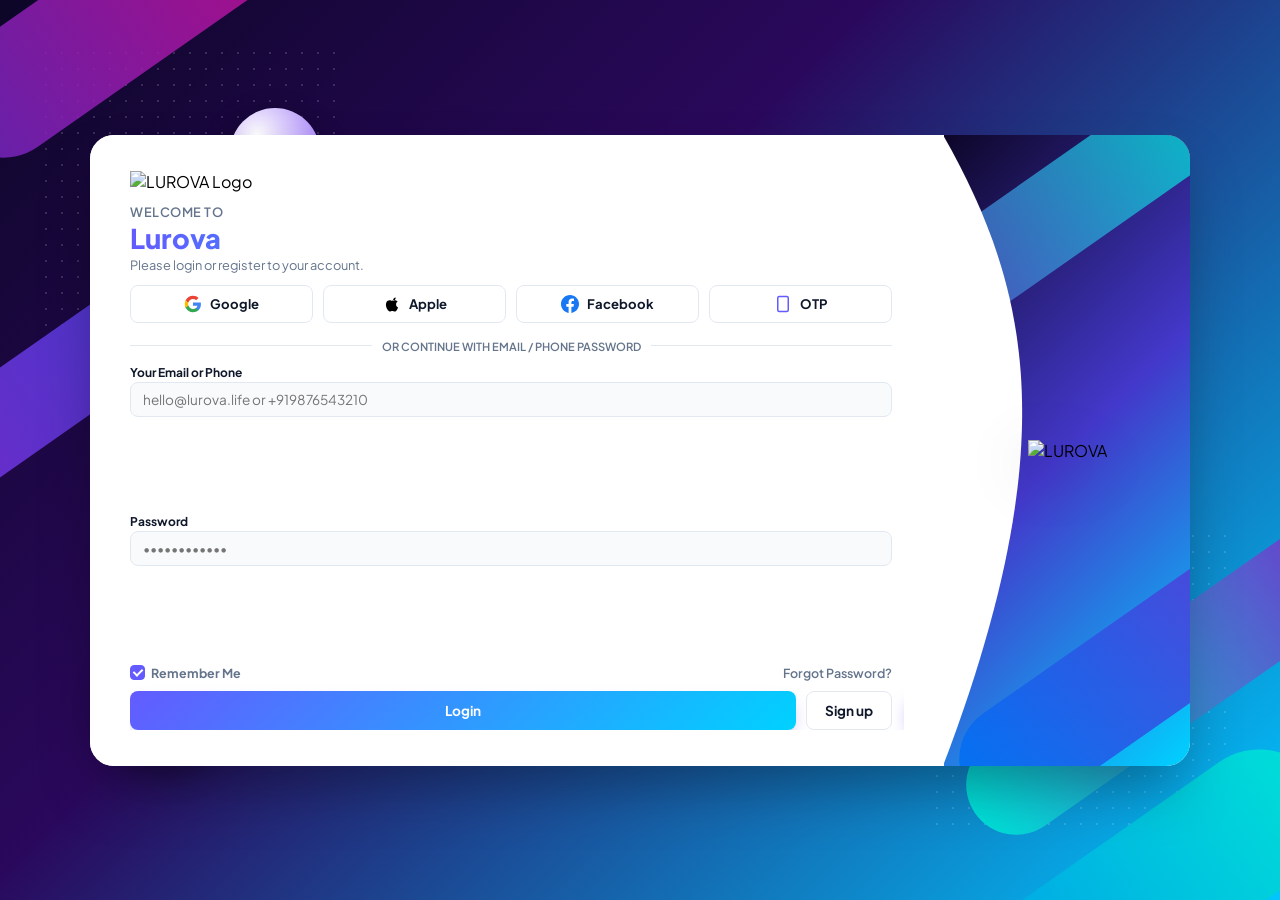
==== index.html @ 0700f588 "Update index.html" ====
<!DOCTYPE html>
<html lang="en">
<head>
  <meta charset="UTF-8" />
  <meta name="viewport" content="width=device-width, initial-scale=1.0, maximum-scale=1.0, user-scalable=no" />
  <title>LUROVA Account | Single Sign-On Dashboard</title>
  <link rel="stylesheet" href="style.css" />
  <link rel="preconnect" href="https://fonts.googleapis.com">
  <link rel="preconnect" href="https://fonts.gstatic.com" crossorigin>
  <link href="https://fonts.googleapis.com/css2?family=Plus+Jakarta+Sans:wght@300;400;500;600;700;800&display=swap" rel="stylesheet">
</head>
<body>

  <div id="recaptcha-container"></div>

  <div class="bg-art-container" id="bgArt">
    <div class="bg-gradient-overlay"></div>
    <div class="dot-pattern grid-1"></div>
    <div class="dot-pattern grid-2"></div>
    
    <div class="pill-shape pill-1"></div>
    <div class="pill-shape pill-2"></div>
    <div class="pill-shape pill-3"></div>
    <div class="pill-shape pill-4"></div>
    <div class="pill-shape pill-5"></div>

    <div class="sphere sphere-1"></div>
    <div class="sphere sphere-2"></div>
    <div class="sphere sphere-3"></div>
  </div>

  <main class="app-canvas" id="appCanvas">

    <div class="auth-card" id="authCard">
      <div class="form-container">
        <header class="brand-header">
          <img src="https://plain-apac-prod-public.komododecks.com/202607/23/yYdBFLQn5cU9AT4rDJ7v/image.png" alt="LUROVA Logo" class="brand-logo" />
          <div class="brand-intro">
            <span>Welcome to</span>
            <h1 class="color-change-text">Lurova</h1>
            <p>Please login or register to your account.</p>
          </div>
        </header>

        <div class="form-viewport">
          <div class="form-track" id="formTrack">

            <form class="auth-form tight-gap" id="loginForm" novalidate>
              
              <div class="social-login-grid">
                <button type="button" class="social-btn google-btn" id="googleLoginBtn" title="Google Sign-In">
                  <svg class="social-icon" viewBox="0 0 24 24">
                    <path fill="#4285F4" d="M22.56 12.25c0-.78-.07-1.53-.2-2.25H12v4.26h5.92c-.26 1.37-1.04 2.53-2.21 3.31v2.77h3.57c2.08-1.92 3.28-4.74 3.28-8.09z"/>
                    <path fill="#34A853" d="M12 23c2.97 0 5.46-.98 7.28-2.66l-3.57-2.77c-.98.66-2.23 1.06-3.71 1.06-2.86 0-5.29-1.93-6.16-4.53H2.18v2.84C3.99 20.53 7.7 23 12 23z"/>
                    <path fill="#FBBC05" d="M5.84 14.09c-.22-.66-.35-1.36-.35-2.09s.13-1.43.35-2.09V7.06H2.18C1.43 8.55 1 10.22 1 12s.43 3.45 1.18 4.94l2.85-2.22.81-.63z"/>
                    <path fill="#EA4335" d="M12 5.38c1.62 0 3.06.56 4.21 1.64l3.15-3.15C17.45 2.09 14.97 1 12 1 7.7 1 3.99 3.47 2.18 7.06l3.66 2.84c.87-2.6 3.3-4.52 6.16-4.52z"/>
                  </svg>
                  <span>Google</span>
                </button>

                <button type="button" class="social-btn apple-btn" id="appleLoginBtn" title="Apple Sign-In">
                  <svg class="social-icon" viewBox="0 0 24 24" fill="#000000">
                    <path d="M18.71 19.5c-.83 1.24-1.71 2.45-3.05 2.47-1.34.03-1.77-.79-3.29-.79-1.53 0-2 .77-3.27.82-1.31.05-2.3-1.32-3.14-2.53C4.25 17 2.94 12.45 4.7 9.39c.87-1.52 2.43-2.48 4.12-2.51 1.28-.02 2.5.87 3.29.87.78 0 2.26-1.07 3.81-.91.65.03 2.47.26 3.64 1.98-.09.06-2.17 1.28-2.15 3.81.03 3.02 2.65 4.03 2.68 4.04-.03.07-.42 1.44-1.38 2.83M15.97 6.32c.63-.76 1.05-1.82.93-2.88-.91.04-2.02.61-2.67 1.36-.58.67-.99 1.76-.85 2.8 1.02.08 2.06-.52 2.59-1.28z"/>
                  </svg>
                  <span>Apple</span>
                </button>

                <button type="button" class="social-btn facebook-btn" id="facebookLoginBtn" title="Facebook Sign-In">
                  <svg class="social-icon" viewBox="0 0 24 24" fill="#1877F2">
                    <path d="M24 12.073c0-6.627-5.373-12-12-12s-12 5.373-12 12c0 5.99 4.388 10.954 10.125 11.854v-8.385H7.078v-3.47h3.047V9.43c0-3.007 1.792-4.669 4.533-4.669 1.312 0 2.686.235 2.686.235v2.953H15.83c-1.491 0-1.956.925-1.956 1.874v2.25h3.328l-.532 3.47h-2.796v8.385C19.612 23.027 24 18.062 24 12.073z"/>
                  </svg>
                  <span>Facebook</span>
                </button>

                <button type="button" class="social-btn phone-btn" id="phoneOtpTriggerBtn" title="Login with Phone SMS OTP">
                  <svg class="social-icon" viewBox="0 0 24 24" fill="none" stroke="#635bff" stroke-width="2">
                    <rect x="5" y="2" width="14" height="20" rx="2" ry="2"></rect>
                    <line x1="12" y1="18" x2="12.01" y2="18"></line>
                  </svg>
                  <span>OTP</span>
                </button>
              </div>

              <div class="divider-text">
                <span>or continue with email / phone password</span>
              </div>

              <div class="input-group">
                <label for="loginIdentifier">Your Email or Phone</label>
                <input type="text" id="loginIdentifier" placeholder="hello@lurova.life or +919876543210" required autocomplete="username" />
              </div>

              <div class="input-group">
                <label for="loginPassword">Password</label>
                <input type="password" id="loginPassword" placeholder="••••••••••••" required autocomplete="current-password" />
              </div>

              <div class="form-utility-row">
                <label class="checkbox-container">
                  <input type="checkbox" checked />
                  <span class="checkmark"></span>
                  Remember Me
                </label>
                <a href="#" class="forgot-link" id="forgotPasswordLink">Forgot Password?</a>
              </div>

              <div class="action-buttons-row">
                <button type="submit" class="btn btn-primary pulse-btn" id="loginSubmitBtn">
                  <span>Login</span>
                  <div class="btn-glow"></div>
                </button>
                <button type="button" class="btn btn-outline" id="switchToSignupBtn">Sign up</button>
              </div>
            </form>

            <form class="auth-form" id="signupForm" novalidate>
              <div class="social-login-grid">
                <button type="button" class="social-btn google-btn" id="googleSignupBtn">
                  <svg class="social-icon" viewBox="0 0 24 24">
                    <path fill="#4285F4" d="M22.56 12.25c0-.78-.07-1.53-.2-2.25H12v4.26h5.92c-.26 1.37-1.04 2.53-2.21 3.31v2.77h3.57c2.08-1.92 3.28-4.74 3.28-8.09z"/>
                    <path fill="#34A853" d="M12 23c2.97 0 5.46-.98 7.28-2.66l-3.57-2.77c-.98.66-2.23 1.06-3.71 1.06-2.86 0-5.29-1.93-6.16-4.53H2.18v2.84C3.99 20.53 7.7 23 12 23z"/>
                    <path fill="#FBBC05" d="M5.84 14.09c-.22-.66-.35-1.36-.35-2.09s.13-1.43.35-2.09V7.06H2.18C1.43 8.55 1 10.22 1 12s.43 3.45 1.18 4.94l2.85-2.22.81-.63z"/>
                    <path fill="#EA4335" d="M12 5.38c1.62 0 3.06.56 4.21 1.64l3.15-3.15C17.45 2.09 14.97 1 12 1 7.7 1 3.99 3.47 2.18 7.06l3.66 2.84c.87-2.6 3.3-4.52 6.16-4.52z"/>
                  </svg>
                  <span>Google</span>
                </button>

                <button type="button" class="social-btn apple-btn" id="appleSignupBtn">
                  <svg class="social-icon" viewBox="0 0 24 24" fill="#000000">
                    <path d="M18.71 19.5c-.83 1.24-1.71 2.45-3.05 2.47-1.34.03-1.77-.79-3.29-.79-1.53 0-2 .77-3.27.82-1.31.05-2.3-1.32-3.14-2.53C4.25 17 2.94 12.45 4.7 9.39c.87-1.52 2.43-2.48 4.12-2.51 1.28-.02 2.5.87 3.29.87.78 0 2.26-1.07 3.81-.91.65.03 2.47.26 3.64 1.98-.09.06-2.17 1.28-2.15 3.81.03 3.02 2.65 4.03 2.68 4.04-.03.07-.42 1.44-1.38 2.83M15.97 6.32c.63-.76 1.05-1.82.93-2.88-.91.04-2.02.61-2.67 1.36-.58.67-.99 1.76-.85 2.8 1.02.08 2.06-.52 2.59-1.28z"/>
                  </svg>
                  <span>Apple</span>
                </button>

                <button type="button" class="social-btn facebook-btn" id="facebookSignupBtn">
                  <svg class="social-icon" viewBox="0 0 24 24" fill="#1877F2">
                    <path d="M24 12.073c0-6.627-5.373-12-12-12s-12 5.373-12 12c0 5.99 4.388 10.954 10.125 11.854v-8.385H7.078v-3.47h3.047V9.43c0-3.007 1.792-4.669 4.533-4.669 1.312 0 2.686.235 2.686.235v2.953H15.83c-1.491 0-1.956.925-1.956 1.874v2.25h3.328l-.532 3.47h-2.796v8.385C19.612 23.027 24 18.062 24 12.073z"/>
                  </svg>
                  <span>Facebook</span>
                </button>
              </div>

              <div class="divider-text">
                <span>or register with email</span>
              </div>

              <div class="input-row">
                <div class="input-group">
                  <label for="firstName">First Name</label>
                  <input type="text" id="firstName" placeholder="John" required autocomplete="given-name" />
                </div>
                <div class="input-group">
                  <label for="lastName">Last Name</label>
                  <input type="text" id="lastName" placeholder="Doe" required autocomplete="family-name" />
                </div>
              </div>

              <div class="input-group">
                <label for="signupEmail">Email ID</label>
                <input type="email" id="signupEmail" placeholder="john@lurova.life" required autocomplete="email" />
              </div>

              <div class="input-group">
                <label for="signupPhone">Phone Number (with Country Code)</label>
                <input type="tel" id="signupPhone" placeholder="+91 9876543210" required autocomplete="tel" />
              </div>

              <div class="input-group">
                <label for="signupPassword">Password</label>
                <input type="password" id="signupPassword" placeholder="••••••••••••" required autocomplete="new-password" />
              </div>

              <div class="input-group">
                <label for="confirmPassword">Confirm Password</label>
                <input type="password" id="confirmPassword" placeholder="••••••••••••" required autocomplete="new-password" />
                <small class="error-text" id="passwordMatchError">Passwords do not match</small>
              </div>

              <div class="action-buttons-row">
                <button type="submit" class="btn btn-primary pulse-btn" id="signupSubmitBtn">
                  <span>Register</span>
                  <div class="btn-glow"></div>
                </button>
                <button type="button" class="btn btn-outline" id="switchToLoginBtn">Back to Login</button>
              </div>
            </form>

          </div>
        </div>
      </div>

      <div class="banner-container">
        <svg class="wave-divider" viewBox="0 0 120 800" preserveAspectRatio="none">
          <path d="M 0,0 C 90,200 120,400 0,800 L 0,0 Z" fill="#ffffff"></path>
        </svg>

        <div class="banner-art-content">
          <div class="banner-pill pill-inner-1"></div>
          <div class="banner-pill pill-inner-2"></div>
          <div class="banner-pill pill-inner-3"></div>
          <div class="banner-sphere sphere-inner-1"></div>
          <div class="banner-sphere sphere-inner-2"></div>
          
          <div class="banner-brand-display">
            <img src="https://plain-apac-prod-public.komododecks.com/202607/23/yYdBFLQn5cU9AT4rDJ7v/image.png" alt="LUROVA" class="banner-logo" />
          </div>
        </div>
      </div>
    </div>

    <div class="dashboard-container hidden" id="profileCard">
      
      <aside class="dashboard-sidebar">
        <div class="sidebar-brand">
          <img src="https://plain-apac-prod-public.komododecks.com/202607/23/yYdBFLQn5cU9AT4rDJ7v/image.png" alt="LUROVA Logo" class="sidebar-logo" />
          <span class="account-tag">Central ID</span>
        </div>

        <button type="button" class="btn-back" id="profileBackBtn" aria-label="Go Back">
          <svg viewBox="0 0 24 24" width="16" height="16" fill="none" stroke="currentColor" stroke-width="2.5" stroke-linecap="round" stroke-linejoin="round">
            <line x1="19" y1="12" x2="5" y2="12"></line>
            <polyline points="12 19 5 12 12 5"></polyline>
          </svg>
          <span>Back</span>
        </button>

        <div class="sidebar-user">
          <div class="avatar-circle" id="userAvatar">L</div>
          <div class="sidebar-user-info">
            <h3 id="profileFullName">User Name</h3>
            <p id="profileEmail">user@lurova.life</p>
          </div>
        </div>

        <nav class="sidebar-menu">
          <button type="button" class="menu-item active" data-tab="tab-profile">
            <svg class="menu-icon" viewBox="0 0 24 24" fill="none" stroke="currentColor" stroke-width="2">
              <path d="M20 21v-2a4 4 0 0 0-4-4H8a4 4 0 0 0-4 4v2"></path>
              <circle cx="12" cy="7" r="4"></circle>
            </svg>
            <span>Profile</span>
          </button>

          <button type="button" class="menu-item" data-tab="tab-devices">
            <svg class="menu-icon" viewBox="0 0 24 24" fill="none" stroke="currentColor" stroke-width="2">
              <rect x="2" y="3" width="20" height="14" rx="2" ry="2"></rect>
              <line x1="8" y1="21" x2="16" y2="21"></line>
              <line x1="12" y1="17" x2="12" y2="21"></line>
            </svg>
            <span>Login Devices</span>
          </button>

          <button type="button" class="menu-item" data-tab="tab-apps">
            <svg class="menu-icon" viewBox="0 0 24 24" fill="none" stroke="currentColor" stroke-width="2">
              <rect x="3" y="3" width="7" height="7"></rect>
              <rect x="14" y="3" width="7" height="7"></rect>
              <rect x="14" y="14" width="7" height="7"></rect>
              <rect x="3" y="14" width="7" height="7"></rect>
            </svg>
            <span>Linked Apps</span>
          </button>

          <button type="button" class="menu-item" data-tab="tab-payment">
            <svg class="menu-icon" viewBox="0 0 24 24" fill="none" stroke="currentColor" stroke-width="2">
              <rect x="1" y="4" width="22" height="16" rx="2" ry="2"></rect>
              <line x1="1" y1="10" x2="23" y2="10"></line>
            </svg>
            <span>Payment & Subscriptions</span>
          </button>

          <button type="button" class="menu-item" data-tab="tab-password">
            <svg class="menu-icon" viewBox="0 0 24 24" fill="none" stroke="currentColor" stroke-width="2">
              <rect x="3" y="11" width="18" height="11" rx="2" ry="2"></rect>
              <path d="M7 11V7a5 5 0 0 1 10 0v4"></path>
            </svg>
            <span>Reset Password</span>
          </button>

          <button type="button" class="menu-item desktop-only-item" data-tab="tab-privacy">
            <svg class="menu-icon" viewBox="0 0 24 24" fill="none" stroke="currentColor" stroke-width="2">
              <path d="M12 22s8-4 8-10V5l-8-3-8 3v7c0 6 8 10 8 10z"></path>
            </svg>
            <span>Data & Privacy</span>
            <span class="badge-desktop">Desktop</span>
          </button>
        </nav>

        <div class="sidebar-footer">
          <button type="button" class="btn btn-outline btn-logout" id="logoutBtn">Log Out</button>
        </div>
      </aside>

      <section class="dashboard-content">

        <div class="tab-panel active" id="tab-profile">
          <div class="panel-header">
            <div>
              <h2>Personal Information</h2>
              <p>Manage your account personal details and preferences.</p>
            </div>
            <button type="button" class="btn-text" id="editToggleBtn">Edit Details</button>
          </div>

          <form id="profileDetailsForm" class="profile-details-grid">
            <div class="detail-item">
              <span class="detail-label">First Name</span>
              <input type="text" id="profileFirstName" disabled required />
            </div>
            
            <div class="detail-item">
              <span class="detail-label">Last Name</span>
              <input type="text" id="profileLastName" disabled required />
            </div>

            <div class="detail-item full-width">
              <span class="detail-label">Phone Number</span>
              <input type="tel" id="profilePhone" disabled required />
            </div>

            <div class="detail-item full-width">
              <span class="detail-label">Address <small class="optional-tag">(Optional)</small></span>
              <input type="text" id="profileAddress" placeholder="Enter your full address" disabled />
            </div>

            <div class="detail-item">
              <span class="detail-label">Date of Birth <small class="optional-tag">(Optional)</small></span>
              <input type="date" id="profileDob" disabled />
            </div>

            <div class="detail-item">
              <span class="detail-label">Gender <small class="optional-tag">(Optional)</small></span>
              <select id="profileGender" disabled>
                <option value="">Select Gender</option>
                <option value="Male">Male</option>
                <option value="Female">Female</option>
                <option value="Other">Other</option>
                <option value="Prefer not to say">Prefer not to say</option>
              </select>
            </div>

            <div class="action-buttons-group hidden" id="editActions">
              <button type="button" class="btn btn-outline" id="cancelEditBtn">Cancel</button>
              <button type="submit" class="btn btn-primary" id="saveProfileBtn">Save Changes</button>
            </div>
          </form>
        </div>

        <div class="tab-panel" id="tab-devices">
          <div class="panel-header">
            <div>
              <h2>Active Login Devices</h2>
              <p>Real-time active sessions and logged-in devices associated with your LUROVA Account.</p>
            </div>
          </div>

          <div class="devices-list" id="devicesListContainer">
            </div>
        </div>

        <div class="tab-panel" id="tab-apps">
          <div class="panel-header">
            <div>
              <h2>Linked LUROVA Websites & Apps</h2>
              <p>Sub-domains connected and accessible using your single LUROVA Account.</p>
            </div>
          </div>

          <div class="linked-apps-grid">
            <div class="app-card">
              <div class="app-info">
                <div class="app-icon-badge">OTT</div>
                <div>
                  <h4>LUROVA OTT Stream</h4>
                  <p>ott.lurova.life</p>
                </div>
              </div>
              <span class="status-connected">Active</span>
              <a href="https://ott.lurova.life/" target="_blank" class="btn btn-outline btn-sm">Launch App</a>
            </div>

            <div class="app-card">
              <div class="app-info">
                <div class="app-icon-badge ads">ADS</div>
                <div>
                  <h4>LUROVA Ads Platform</h4>
                  <p>ads.lurova.life</p>
                </div>
              </div>
              <span class="status-connected">Active</span>
              <a href="https://ads.lurova.life/" target="_blank" class="btn btn-outline btn-sm">Launch App</a>
            </div>

            <div class="app-card">
              <div class="app-info">
                <div class="app-icon-badge games">GAME</div>
                <div>
                  <h4>LUROVA Gaming Hub</h4>
                  <p>games.lurova.life</p>
                </div>
              </div>
              <span class="status-connected">Active</span>
              <a href="https://games.lurova.life/" target="_blank" class="btn btn-outline btn-sm">Launch App</a>
            </div>
          </div>
        </div>

        <div class="tab-panel" id="tab-payment">
          <div class="panel-header">
            <div>
              <h2>Payments & Saved Methods</h2>
              <p>Manage cards, UPI IDs, subscriptions, and wallet status.</p>
            </div>
          </div>

          <div class="wallet-banner">
            <div class="wallet-icon">
              <svg viewBox="0 0 24 24" width="24" height="24" fill="none" stroke="currentColor" stroke-width="2">
                <rect x="2" y="4" width="20" height="16" rx="2"></rect>
                <path d="M16 12h.01"></path>
              </svg>
            </div>
            <div>
              <h4>LUROVA Wallet</h4>
              <p>Currently not working in India <strong>(Active Soon)</strong>. Stay tuned for instant cashback rewards!</p>
            </div>
          </div>

          <div class="payment-section">
            <div class="section-title-row">
              <h3>Saved Payment Methods</h3>
              <div class="add-payment-actions">
                <button type="button" class="btn btn-outline btn-sm" id="openCardModalBtn">+ Add Card</button>
                <button type="button" class="btn btn-outline btn-sm" id="openUpiModalBtn">+ Add UPI ID</button>
              </div>
            </div>

            <div class="payment-methods-grid" id="savedPaymentMethodsGrid">
              </div>
          </div>

          <div class="payment-section">
            <h3>Recent Transaction History</h3>
            <div class="history-table-wrapper" id="transactionHistoryContainer">
              </div>
          </div>
        </div>

        <div class="tab-panel" id="tab-password">
          <div class="panel-header">
            <div>
              <h2>Security & Password</h2>
              <p>Update your password or dispatch a security reset link to your email.</p>
            </div>
          </div>

          <div class="password-reset-box">
            <p>Click below to receive a secure password reset link at your registered email address (<strong id="resetEmailDisplay">user@lurova.life</strong>).</p>
            <button type="button" class="btn btn-primary" id="directResetEmailBtn">
              <span>Send Password Reset Email</span>
            </button>
          </div>
        </div>

        <div class="tab-panel" id="tab-privacy">
          <div class="panel-header">
            <div>
              <h2>Data & Privacy Controls</h2>
              <p>Manage your account data rights and privacy settings.</p>
            </div>
          </div>

          <div class="desktop-privacy-container">
            <div class="privacy-card">
              <h4>Download Account Data Archive</h4>
              <p>Request a complete export copy of all your profile information, saved credentials, and activity logs across LUROVA websites.</p>
              <button type="button" class="btn btn-outline" id="downloadDataBtn">Request Data Export</button>
            </div>

            <div class="privacy-card danger-zone">
              <h4>Danger Zone</h4>
              <p>Permanently delete your central LUROVA ID, revoking active credentials across all linked sub-domains.</p>
              <button type="button" class="btn-danger-text" id="deleteAccountBtn">Delete LUROVA Account</button>
            </div>
          </div>
        </div>

      </section>
    </div>

  </main>

  <div class="modal-overlay hidden" id="forgotModal">
    <div class="modal-card">
      <button type="button" class="close-modal-btn" id="closeForgotModal" aria-label="Close modal">&times;</button>
      <div class="form-header">
        <h2 style="font-size: 1.25rem; font-weight: 800; color: var(--text-dark); margin-bottom: 6px;">Reset Password</h2>
        <p style="font-size: 0.82rem; color: var(--text-muted); margin-bottom: 16px;">
          Enter your registered LUROVA email address and we'll send you a password reset link.
        </p>
      </div>

      <form id="forgotPasswordForm" novalidate style="display: flex; flex-direction: column; gap: 14px;">
        <div class="input-group">
          <label for="resetEmail">Email Address</label>
          <input type="email" id="resetEmail" placeholder="hello@lurova.life" required autocomplete="email" />
        </div>

        <button type="submit" class="btn btn-primary pulse-btn" id="resetSubmitBtn">
          <span>Send Reset Link</span>
          <div class="btn-glow"></div>
        </button>
      </form>
    </div>
  </div>

  <div class="modal-overlay hidden" id="cardModal">
    <div class="modal-card">
      <button type="button" class="close-modal-btn" id="closeCardModal">&times;</button>
      <div class="form-header">
        <h2 style="font-size: 1.2rem; font-weight: 800; color: var(--text-dark); margin-bottom: 4px;">Save Card Details</h2>
        <p style="font-size: 0.8rem; color: var(--text-muted); margin-bottom: 14px;">Cards are saved securely for quick checkout across LUROVA apps.</p>
      </div>

      <form id="addCardForm" novalidate style="display: flex; flex-direction: column; gap: 12px;">
        <div class="input-group">
          <label for="cardHolderName">Card Holder Name</label>
          <input type="text" id="cardHolderName" placeholder="John Doe" required />
        </div>

        <div class="input-group">
          <div class="card-label-row">
            <label for="cardNumber">Card Number</label>
            <span class="card-brand-badge" id="cardBrandBadge">Card</span>
          </div>
          <input type="text" id="cardNumber" placeholder="4000 1234 5678 9010" maxlength="19" required />
        </div>

        <div class="input-row">
          <div class="input-group">
            <label for="cardExpiry">Expiry (MM/YY)</label>
            <input type="text" id="cardExpiry" placeholder="12/28" maxlength="5" required />
          </div>
          <div class="input-group">
            <label for="cardCvv">CVV</label>
            <input type="password" id="cardCvv" placeholder="•••" maxlength="4" required />
          </div>
        </div>

        <button type="submit" class="btn btn-primary pulse-btn" style="margin-top: 6px;">
          <span>Save Card</span>
          <div class="btn-glow"></div>
        </button>
      </form>
    </div>
  </div>

  <div class="modal-overlay hidden" id="upiModal">
    <div class="modal-card">
      <button type="button" class="close-modal-btn" id="closeUpiModal">&times;</button>
      <div class="form-header">
        <h2 style="font-size: 1.2rem; font-weight: 800; color: var(--text-dark); margin-bottom: 4px;">Save UPI ID</h2>
        <p style="font-size: 0.8rem; color: var(--text-muted); margin-bottom: 14px;">Save your UPI VPA for seamless 1-click payment verification.</p>
      </div>

      <form id="addUpiForm" novalidate style="display: flex; flex-direction: column; gap: 12px;">
        <div class="input-group">
          <label for="upiAccountName">Account / Display Name</label>
          <input type="text" id="upiAccountName" placeholder="My GPay / PhonePe" required />
        </div>

        <div class="input-group">
          <label for="upiId">UPI ID (VPA)</label>
          <input type="text" id="upiId" placeholder="username@upi / username@okaxis" required />
        </div>

        <button type="submit" class="btn btn-primary pulse-btn" style="margin-top: 6px;">
          <span>Save UPI ID</span>
          <div class="btn-glow"></div>
        </button>
      </form>
    </div>
  </div>

  <div class="modal-overlay hidden" id="otpModal">
    <div class="modal-card">
      <button type="button" class="close-modal-btn" id="closeOtpModal">&times;</button>
      <div class="form-header">
        <h2 style="font-size: 1.2rem; font-weight: 800; color: var(--text-dark); margin-bottom: 4px;">Phone SMS Authentication</h2>
        <p style="font-size: 0.8rem; color: var(--text-muted); margin-bottom: 14px;" id="otpModalSubTitle">
          Enter your phone number with country code (e.g. +91 9876543210) to receive a verification OTP code.
        </p>
      </div>

      <form id="sendOtpForm" novalidate style="display: flex; flex-direction: column; gap: 12px;">
        <div class="input-group">
          <label for="otpPhoneNumber">Phone Number</label>
          <input type="tel" id="otpPhoneNumber" placeholder="+91 9876543210" required />
        </div>

        <button type="submit" class="btn btn-primary pulse-btn" id="sendOtpBtn">
          <span>Send Verification Code</span>
          <div class="btn-glow"></div>
        </button>
      </form>

      <form id="verifyOtpForm" class="hidden" novalidate style="display: flex; flex-direction: column; gap: 12px; margin-top: 10px;">
        <div class="input-group">
          <label for="otpCodeInput">6-Digit Verification Code</label>
          <input type="text" id="otpCodeInput" placeholder="123456" maxlength="6" required style="letter-spacing: 4px; font-weight: 800; text-align: center;" />
        </div>

        <button type="submit" class="btn btn-primary pulse-btn" id="verifyOtpBtn">
          <span>Verify & Login</span>
          <div class="btn-glow"></div>
        </button>
      </form>
    </div>
  </div>

  <script src="https://cdn.jsdelivr.net/npm/@emailjs/browser@3/dist/email.min.js"></script>

  <script src="https://www.gstatic.com/firebasejs/10.8.0/firebase-app-compat.js"></script>
  <script src="https://www.gstatic.com/firebasejs/10.8.0/firebase-auth-compat.js"></script>
  <script src="https://www.gstatic.com/firebasejs/10.8.0/firebase-firestore-compat.js"></script>

  <script src="script.js"></script>
</body>
</html>
---- style.css ----
/* ==========================================================================
   RESET & COLOR PALETTE
   ========================================================================== */
:root {
  --font-family: 'Plus Jakarta Sans', -apple-system, BlinkMacSystemFont, sans-serif;
  --primary-purple: #635bff;
  --primary-blue: #00d2ff;
  --gradient-accent: linear-gradient(135deg, #635bff 0%, #00d2ff 100%);
  --text-dark: #0f172a;
  --text-muted: #64748b;
  --border-color: #e2e8f0;
  --input-bg: #f8fafc;
  --radius-xl: 24px;
  --radius-lg: 16px;
  --radius-sm: 8px;
  --transition-smooth: cubic-bezier(0.16, 1, 0.3, 1);
}

* {
  box-sizing: border-box;
  margin: 0;
  padding: 0;
  font-family: var(--font-family);
  -webkit-font-smoothing: antialiased;
  -webkit-tap-highlight-color: transparent;
}

html, body {
  width: 100%;
  overflow-x: hidden;
}

body {
  background-color: #7b2cbf;
  min-height: 100vh;
  min-height: 100dvh;
  display: flex;
  align-items: center;
  justify-content: center;
  position: relative;
  padding: 20px;
  transition: background-color 0.4s ease;
}

body.profile-view-active {
  background-color: #f1f5f9;
}

/* ==========================================================================
   DESKTOP BACKGROUND ANIMATION ART
   ========================================================================== */
.bg-art-container {
  position: fixed;
  top: 0;
  left: 0;
  width: 100vw;
  height: 100vh;
  height: 100dvh;
  z-index: -1;
  overflow: hidden;
  background: linear-gradient(135deg, #0d0628 0%, #2a085c 40%, #00c6ff 100%);
  transition: opacity 0.5s ease;
  pointer-events: none;
}

.bg-art-container.fade-out { opacity: 0; }

.dot-pattern {
  position: absolute;
  width: 300px;
  height: 300px;
  background-image: radial-gradient(rgba(255, 255, 255, 0.25) 1.5px, transparent 1.5px);
  background-size: 16px 16px;
  opacity: 0.6;
}

.grid-1 { top: 5%; left: 3%; }
.grid-2 { bottom: 8%; right: 4%; }

.pill-shape {
  position: absolute;
  border-radius: 100px;
  transform: rotate(-35deg);
  animation: floatPill 12s ease-in-out infinite alternate;
}

.pill-1 { width: 600px; height: 120px; background: linear-gradient(90deg, #7928ca, #ff0080); top: -100px; left: -100px; opacity: 0.8; }
.pill-2 { width: 700px; height: 140px; background: linear-gradient(90deg, #0070f3, #00dfd8); bottom: -150px; right: -100px; animation-delay: -3s; }
.pill-3 { width: 450px; height: 90px; background: linear-gradient(90deg, #7928ca, #4338ca); top: 40%; left: -200px; animation-delay: -6s; }
.pill-4 { width: 500px; height: 100px; background: linear-gradient(90deg, #00dfd8, #7928ca); bottom: 20%; right: -150px; animation-delay: -9s; }

.sphere {
  position: absolute;
  border-radius: 50%;
  background: radial-gradient(circle at 30% 30%, #ffffff, #8b5cf6);
  box-shadow: 0 10px 30px rgba(0,0,0,0.3);
  animation: floatSphere 8s ease-in-out infinite alternate;
}

.sphere-1 { width: 90px; height: 90px; top: 12%; left: 18%; }
.sphere-2 { width: 130px; height: 130px; bottom: 15%; left: 8%; animation-delay: -2s; }
.sphere-3 { width: 70px; height: 70px; top: 60%; right: 12%; animation-delay: -5s; }

@keyframes floatPill {
  0% { transform: rotate(-35deg) translateY(0px); }
  100% { transform: rotate(-35deg) translateY(40px); }
}

@keyframes floatSphere {
  0% { transform: translateY(0px) scale(1); }
  100% { transform: translateY(-30px) scale(1.08); }
}

/* ==========================================================================
   MAIN CANVAS & AUTH CARD
   ========================================================================== */
.app-canvas {
  width: 100%;
  max-width: 1100px;
  position: relative;
  z-index: 10;
  margin: auto;
}

.auth-card {
  background: #ffffff;
  border-radius: var(--radius-xl);
  box-shadow: 0 30px 60px -12px rgba(0, 0, 0, 0.35);
  display: flex;
  overflow: hidden;
  min-height: 560px;
  position: relative;
  width: 100%;
}

.hidden { display: none !important; }

.form-container {
  flex: 1.1;
  padding: 36px 40px;
  display: flex;
  flex-direction: column;
  justify-content: center;
  z-index: 2;
  background: #ffffff;
  width: 100%;
}

.brand-header { margin-bottom: 12px; }

.brand-logo {
  height: 50px;
  width: auto;
  margin-bottom: 8px;
  object-fit: contain;
}

.brand-intro span {
  color: var(--text-muted);
  font-size: 0.8rem;
  font-weight: 600;
  text-transform: uppercase;
  letter-spacing: 0.5px;
}

.color-change-text {
  font-size: 1.7rem;
  font-weight: 800;
  background: linear-gradient(90deg, #635bff, #00d2ff, #ff0080, #7928ca, #635bff);
  background-size: 300% 100%;
  -webkit-background-clip: text;
  -webkit-text-fill-color: transparent;
  animation: colorShift 6s ease-in-out infinite;
  margin-bottom: 2px;
}

@keyframes colorShift {
  0% { background-position: 0% 50%; }
  50% { background-position: 100% 50%; }
  100% { background-position: 0% 50%; }
}

.brand-intro p { color: var(--text-muted); font-size: 0.8rem; }

/* SOCIAL BUTTONS */
.social-login-grid { display: flex; gap: 10px; margin-bottom: 6px; }

.social-btn {
  flex: 1;
  display: flex;
  align-items: center;
  justify-content: center;
  gap: 8px;
  padding: 9px 12px;
  background: #ffffff;
  border: 1px solid var(--border-color);
  border-radius: var(--radius-sm);
  font-size: 0.82rem;
  font-weight: 700;
  color: var(--text-dark);
  cursor: pointer;
  transition: all 0.25s var(--transition-smooth);
}

.social-btn:hover, .social-btn:active {
  background: #f8fafc;
  border-color: #cbd5e1;
  transform: translateY(-1px);
  box-shadow: 0 4px 12px rgba(0,0,0,0.05);
}

.social-icon { width: 18px; height: 18px; }

.divider-text {
  display: flex;
  align-items: center;
  text-align: center;
  margin: 6px 0 8px;
}

.divider-text::before, .divider-text::after {
  content: '';
  flex: 1;
  border-bottom: 1px solid var(--border-color);
}

.divider-text span {
  padding: 0 10px;
  color: var(--text-muted);
  font-size: 0.7rem;
  font-weight: 600;
  text-transform: uppercase;
}

/* SLIDING TRACK & INPUTS */
.form-viewport { overflow: hidden; width: 100%; }

.form-track {
  display: flex;
  width: 200%;
  transition: transform 0.5s var(--transition-smooth);
}

.auth-card.signup-mode .form-track { transform: translateX(-50%); }

.auth-form {
  width: 50%;
  padding-right: 12px;
  display: flex;
  flex-direction: column;
  gap: 10px;
}

.auth-form.tight-gap { gap: 4px; }
.input-row { display: flex; gap: 10px; }

.input-group {
  display: flex;
  flex-direction: column;
  gap: 2px;
  flex: 1;
}

label { font-size: 0.75rem; font-weight: 700; color: var(--text-dark); }

input[type="text"],
input[type="email"],
input[type="tel"],
input[type="password"],
input[type="date"],
select {
  width: 100%;
  padding: 8px 12px;
  background: var(--input-bg);
  border: 1px solid var(--border-color);
  border-radius: var(--radius-sm);
  font-size: 0.85rem;
  color: var(--text-dark);
  outline: none;
  transition: all 0.25s ease;
}

input:focus, select:focus {
  border-color: var(--primary-purple);
  background: #ffffff;
  box-shadow: 0 0 0 3px rgba(99, 91, 255, 0.15);
}

input:disabled, select:disabled {
  background: #f8fafc;
  color: #475569;
  border-color: #cbd5e1;
  cursor: not-allowed;
}

.form-utility-row {
  display: flex;
  justify-content: space-between;
  align-items: center;
  margin-top: 2px;
  margin-bottom: 2px;
}

.checkbox-container {
  display: flex;
  align-items: center;
  gap: 6px;
  font-size: 0.78rem;
  color: var(--text-muted);
  cursor: pointer;
  user-select: none;
}

.checkbox-container input { display: none; }

.checkmark {
  width: 15px;
  height: 15px;
  border: 1px solid var(--border-color);
  border-radius: 4px;
  background: var(--input-bg);
  position: relative;
}

.checkbox-container input:checked ~ .checkmark {
  background: var(--primary-purple);
  border-color: var(--primary-purple);
}

.checkmark:after {
  content: "";
  position: absolute;
  display: none;
  left: 4px;
  top: 1px;
  width: 4px;
  height: 7px;
  border: solid white;
  border-width: 0 2px 2px 0;
  transform: rotate(45deg);
}

.checkbox-container input:checked ~ .checkmark:after { display: block; }

.forgot-link { font-size: 0.78rem; color: var(--text-muted); text-decoration: none; font-weight: 600; }
.forgot-link:hover { color: var(--primary-purple); }
.error-text { font-size: 0.72rem; color: #ef4444; display: none; }

/* BUTTONS */
.action-buttons-row { display: flex; gap: 10px; margin-top: 4px; }

.btn {
  position: relative;
  padding: 10px 18px;
  border-radius: var(--radius-sm);
  font-size: 0.85rem;
  font-weight: 700;
  cursor: pointer;
  border: none;
  overflow: hidden;
  transition: all 0.3s var(--transition-smooth);
}

.btn-primary {
  background: var(--gradient-accent);
  color: #ffffff;
  box-shadow: 0 8px 16px -4px rgba(99, 91, 255, 0.4);
  flex: 1;
}

.btn-primary:hover, .btn-primary:active {
  transform: translateY(-2px);
  box-shadow: 0 12px 20px -4px rgba(99, 91, 255, 0.5);
}

.btn-primary:disabled { opacity: 0.6; cursor: not-allowed; transform: none; }

.btn-outline {
  background: #ffffff;
  border: 1px solid var(--border-color);
  color: var(--text-dark);
}

.btn-outline:hover, .btn-outline:active {
  background: #f8fafc;
  border-color: var(--text-dark);
}

.btn-glow {
  position: absolute;
  top: -50%;
  left: -50%;
  width: 200%;
  height: 200%;
  background: linear-gradient(60deg, transparent, rgba(255, 255, 255, 0.3), transparent);
  transform: rotate(30deg) translateX(-100%);
  transition: transform 0.8s ease;
}

.btn-primary:hover .btn-glow { transform: rotate(30deg) translateX(100%); }

/* RIGHT BANNER ARTWORK */
.banner-container {
  flex: 1.3;
  position: relative;
  background: linear-gradient(135deg, #0d0628 0%, #4338ca 50%, #00d2ff 100%);
  display: flex;
  align-items: center;
  justify-content: center;
  overflow: hidden;
}

.wave-divider {
  position: absolute;
  left: -1px;
  top: 0;
  height: 100%;
  width: 120px;
  z-index: 3;
  pointer-events: none;
}

.banner-art-content {
  position: absolute;
  width: 100%;
  height: 100%;
  display: flex;
  align-items: center;
  justify-content: center;
}

.banner-pill { position: absolute; border-radius: 100px; transform: rotate(-35deg); }
.pill-inner-1 { width: 450px; height: 90px; background: linear-gradient(90deg, #7928ca, #00dfd8); top: 10%; right: -50px; opacity: 0.8; }
.pill-inner-2 { width: 500px; height: 110px; background: linear-gradient(90deg, #0070f3, #7928ca); bottom: 10%; left: -20px; opacity: 0.9; }

.banner-brand-display {
  z-index: 4;
  position: relative;
  display: flex;
  align-items: center;
  justify-content: center;
  background: transparent;
}

.banner-logo {
  max-width: 290px;
  height: auto;
  filter: drop-shadow(0 15px 30px rgba(0, 0, 0, 0.4));
  animation: floatLogo 4s ease-in-out infinite alternate;
}

@keyframes floatLogo {
  0% { transform: translateY(0px) scale(1); }
  100% { transform: translateY(-10px) scale(1.04); }
}

/* ==========================================================================
   MULTI-SECTION DASHBOARD & SIDEBAR LAYOUT
   ========================================================================== */
.dashboard-container {
  background: #ffffff;
  border-radius: var(--radius-xl);
  box-shadow: 0 20px 40px rgba(15, 23, 42, 0.08);
  border: 1px solid var(--border-color);
  display: flex;
  min-height: 620px;
  width: 100%;
  overflow: hidden;
}

/* LEFT SIDEBAR */
.dashboard-sidebar {
  width: 280px;
  background: #f8fafc;
  border-right: 1px solid var(--border-color);
  padding: 28px 20px;
  display: flex;
  flex-direction: column;
  gap: 18px;
  flex-shrink: 0;
}

.sidebar-brand {
  display: flex;
  align-items: center;
  justify-content: space-between;
}

.sidebar-logo { height: 36px; width: auto; object-fit: contain; }

.account-tag {
  padding: 3px 10px;
  background: #e0e7ff;
  color: #4338ca;
  font-size: 0.68rem;
  font-weight: 800;
  border-radius: 12px;
  text-transform: uppercase;
}

.btn-back {
  display: inline-flex;
  align-items: center;
  gap: 6px;
  background: #ffffff;
  border: 1px solid var(--border-color);
  color: var(--text-dark);
  font-size: 0.8rem;
  font-weight: 700;
  padding: 7px 12px;
  border-radius: 20px;
  cursor: pointer;
  transition: all 0.25s var(--transition-smooth);
}

.btn-back:hover { background: #f1f5f9; transform: translateX(-2px); }

.sidebar-user {
  display: flex;
  align-items: center;
  gap: 12px;
  padding: 12px;
  background: #ffffff;
  border-radius: var(--radius-lg);
  border: 1px solid var(--border-color);
}

.avatar-circle {
  width: 44px;
  height: 44px;
  background: var(--gradient-accent);
  color: #ffffff;
  font-size: 1.2rem;
  font-weight: 800;
  border-radius: 50%;
  display: flex;
  align-items: center;
  justify-content: center;
  flex-shrink: 0;
}

.sidebar-user-info { overflow: hidden; }
.sidebar-user-info h3 { font-size: 0.88rem; font-weight: 800; color: var(--text-dark); white-space: nowrap; overflow: hidden; text-overflow: ellipsis; }
.sidebar-user-info p { font-size: 0.75rem; color: var(--text-muted); white-space: nowrap; overflow: hidden; text-overflow: ellipsis; }

/* SIDEBAR MENU BUTTONS */
.sidebar-menu { display: flex; flex-direction: column; gap: 6px; flex: 1; }

.menu-item {
  display: flex;
  align-items: center;
  gap: 12px;
  padding: 12px 14px;
  border-radius: var(--radius-lg);
  border: none;
  background: transparent;
  color: var(--text-muted);
  font-size: 0.85rem;
  font-weight: 700;
  cursor: pointer;
  text-align: left;
  transition: all 0.25s ease;
  position: relative;
}

.menu-item .menu-icon { width: 18px; height: 18px; color: var(--text-muted); transition: color 0.25s ease; }

.menu-item:hover { background: #ffffff; color: var(--text-dark); }
.menu-item:hover .menu-icon { color: var(--primary-purple); }

.menu-item.active {
  background: #ffffff;
  color: var(--primary-purple);
  box-shadow: 0 4px 12px rgba(99, 91, 255, 0.08);
  border: 1px solid rgba(99, 91, 255, 0.15);
}

.menu-item.active .menu-icon { color: var(--primary-purple); }

.badge-desktop {
  margin-left: auto;
  font-size: 0.65rem;
  padding: 2px 6px;
  background: #e2e8f0;
  color: var(--text-muted);
  border-radius: 6px;
  font-weight: 600;
}

.sidebar-footer { margin-top: auto; }
.btn-logout { width: 100%; padding: 10px; font-size: 0.82rem; }

/* RIGHT CONTENT PANELS */
.dashboard-content {
  flex: 1;
  padding: 36px 40px;
  overflow-y: auto;
  background: #ffffff;
}

.tab-panel {
  display: none;
  animation: fadeIn 0.35s var(--transition-smooth);
}

.tab-panel.active { display: block; }

@keyframes fadeIn {
  from { opacity: 0; transform: translateY(6px); }
  to { opacity: 1; transform: translateY(0); }
}

.panel-header {
  display: flex;
  justify-content: space-between;
  align-items: flex-start;
  margin-bottom: 24px;
  padding-bottom: 16px;
  border-bottom: 1px solid var(--border-color);
}

.panel-header h2 { font-size: 1.3rem; font-weight: 800; color: var(--text-dark); margin-bottom: 4px; }
.panel-header p { font-size: 0.82rem; color: var(--text-muted); }

.profile-details-grid { display: flex; flex-wrap: wrap; gap: 14px; }
.detail-item { flex: 1 1 calc(50% - 7px); display: flex; flex-direction: column; gap: 4px; }
.detail-item.full-width { flex: 1 1 100%; }
.detail-label { font-size: 0.72rem; font-weight: 700; color: var(--text-muted); text-transform: uppercase; }
.optional-tag { font-weight: 500; text-transform: none; color: #94a3b8; }

.action-buttons-group { width: 100%; display: flex; gap: 10px; margin-top: 8px; }
.action-buttons-group .btn { flex: 1; }

.btn-text {
  background: none;
  border: none;
  color: var(--primary-purple);
  font-weight: 700;
  font-size: 0.85rem;
  cursor: pointer;
}

/* LOGIN DEVICES LIST STYLING */
.devices-list { display: flex; flex-direction: column; gap: 12px; }

.device-card {
  display: flex;
  align-items: center;
  justify-content: space-between;
  padding: 16px;
  background: #f8fafc;
  border: 1px solid var(--border-color);
  border-radius: var(--radius-lg);
}

.device-card.primary-device {
  border-color: rgba(99, 91, 255, 0.4);
  background: #f0f3ff;
}

.device-details { display: flex; align-items: center; gap: 14px; }
.device-icon-box {
  width: 42px;
  height: 44px;
  background: #ffffff;
  border: 1px solid var(--border-color);
  border-radius: 12px;
  display: flex;
  align-items: center;
  justify-content: center;
  color: var(--primary-purple);
}

.device-info h4 { font-size: 0.9rem; font-weight: 800; color: var(--text-dark); display: flex; align-items: center; gap: 8px; }
.badge-primary { font-size: 0.68rem; background: var(--primary-purple); color: #ffffff; padding: 2px 8px; border-radius: 10px; font-weight: 700; }
.device-info p { font-size: 0.78rem; color: var(--text-muted); margin-top: 2px; }

.btn-revoke {
  background: #ffffff;
  border: 1px solid #fecaca;
  color: #ef4444;
  padding: 6px 14px;
  border-radius: var(--radius-sm);
  font-size: 0.78rem;
  font-weight: 700;
  cursor: pointer;
  transition: all 0.2s ease;
}

.btn-revoke:hover { background: #ef4444; color: #ffffff; border-color: #ef4444; }

/* LINKED APPS GRID */
.linked-apps-grid { display: flex; flex-direction: column; gap: 12px; }

.app-card {
  display: flex;
  align-items: center;
  justify-content: space-between;
  padding: 16px;
  border: 1px solid var(--border-color);
  border-radius: var(--radius-lg);
  background: #ffffff;
}

.app-info { display: flex; align-items: center; gap: 14px; }

.app-icon-badge {
  width: 44px;
  height: 44px;
  background: linear-gradient(135deg, #635bff, #00d2ff);
  color: #ffffff;
  font-weight: 800;
  font-size: 0.75rem;
  border-radius: 12px;
  display: flex;
  align-items: center;
  justify-content: center;
}

.app-icon-badge.ads { background: linear-gradient(135deg, #f59e0b, #ef4444); }
.app-icon-badge.games { background: linear-gradient(135deg, #10b981, #059669); }

.app-info h4 { font-size: 0.92rem; font-weight: 800; color: var(--text-dark); }
.app-info p { font-size: 0.78rem; color: var(--text-muted); }

.status-connected { font-size: 0.75rem; font-weight: 700; color: #16a34a; background: #dcfce7; padding: 4px 10px; border-radius: 12px; }
.btn-sm { padding: 8px 14px; font-size: 0.78rem; text-decoration: none; }

/* WALLET & PAYMENTS */
.wallet-banner {
  display: flex;
  align-items: center;
  gap: 16px;
  padding: 16px 20px;
  background: #fffbebf5;
  border: 1px solid #fde68a;
  border-radius: var(--radius-lg);
  margin-bottom: 24px;
  color: #92400e;
}

.wallet-icon {
  width: 44px;
  height: 44px;
  background: #fef3c7;
  border-radius: 50%;
  display: flex;
  align-items: center;
  justify-content: center;
  flex-shrink: 0;
}

.wallet-banner h4 { font-size: 0.95rem; font-weight: 800; }
.wallet-banner p { font-size: 0.8rem; margin-top: 2px; }

.payment-section { margin-bottom: 24px; }
.section-title-row { display: flex; justify-content: space-between; align-items: center; margin-bottom: 12px; }
.section-title-row h3 { font-size: 0.95rem; font-weight: 800; color: var(--text-dark); }
.add-payment-actions { display: flex; gap: 8px; }

.payment-methods-grid { display: flex; gap: 12px; flex-wrap: wrap; }

.saved-payment-card {
  flex: 1 1 calc(50% - 6px);
  min-width: 240px;
  padding: 16px;
  border: 1px solid var(--border-color);
  border-radius: var(--radius-lg);
  background: #f8fafc;
  display: flex;
  align-items: center;
  justify-content: space-between;
}

.payment-card-left { display: flex; align-items: center; gap: 12px; }

.payment-type-badge {
  padding: 4px 8px;
  background: #ffffff;
  border: 1px solid var(--border-color);
  border-radius: 6px;
  font-size: 0.72rem;
  font-weight: 800;
  color: var(--primary-purple);
  text-transform: uppercase;
}

.payment-card-info h5 { font-size: 0.88rem; font-weight: 800; color: var(--text-dark); }
.payment-card-info p { font-size: 0.75rem; color: var(--text-muted); }

.card-label-row { display: flex; justify-content: space-between; align-items: center; }
.card-brand-badge { font-size: 0.7rem; font-weight: 800; padding: 2px 8px; background: #e0e7ff; color: #4338ca; border-radius: 6px; text-transform: uppercase; }

/* TRANSACTION HISTORY */
.history-table-wrapper { overflow-x: auto; width: 100%; }

.empty-history-box {
  padding: 32px 20px;
  text-align: center;
  background: #f8fafc;
  border: 1px dashed var(--border-color);
  border-radius: var(--radius-lg);
  color: var(--text-muted);
  font-size: 0.88rem;
  font-weight: 600;
}

/* PASSWORD & PRIVACY */
.password-reset-box { padding: 20px; background: #f8fafc; border-radius: var(--radius-lg); border: 1px solid var(--border-color); }
.password-reset-box p { font-size: 0.85rem; color: var(--text-dark); margin-bottom: 16px; }

.desktop-privacy-container { display: flex; flex-direction: column; gap: 16px; }
.privacy-card { padding: 20px; border: 1px solid var(--border-color); border-radius: var(--radius-lg); background: #ffffff; }
.privacy-card h4 { font-size: 0.95rem; font-weight: 800; color: var(--text-dark); margin-bottom: 6px; }
.privacy-card p { font-size: 0.8rem; color: var(--text-muted); margin-bottom: 14px; }
.privacy-card.danger-zone { border-color: #fecaca; background: #fff5f5; }

/* MODAL */
.modal-overlay {
  position: fixed;
  top: 0;
  left: 0;
  width: 100vw;
  height: 100vh;
  height: 100dvh;
  background: rgba(15, 23, 42, 0.6);
  backdrop-filter: blur(8px);
  -webkit-backdrop-filter: blur(8px);
  display: flex;
  align-items: center;
  justify-content: center;
  z-index: 1000;
  padding: 16px;
}

.modal-card {
  background: #ffffff;
  border-radius: var(--radius-xl);
  padding: 32px 24px;
  max-width: 420px;
  width: 100%;
  position: relative;
  box-shadow: 0 25px 50px -12px rgba(0, 0, 0, 0.25);
  animation: modalPop 0.3s var(--transition-smooth);
}

@keyframes modalPop {
  0% { transform: scale(0.95); opacity: 0; }
  100% { transform: scale(1); opacity: 1; }
}

.close-modal-btn {
  position: absolute;
  top: 14px;
  right: 18px;
  background: none;
  border: none;
  font-size: 1.8rem;
  color: var(--text-muted);
  cursor: pointer;
  line-height: 1;
  padding: 6px;
}

.close-modal-btn:hover { color: var(--text-dark); }

.btn-danger-text {
  background: none;
  border: none;
  color: #ef4444;
  font-size: 0.85rem;
  font-weight: 700;
  cursor: pointer;
}

.btn-danger-text:hover { text-decoration: underline; }

/* ==========================================================================
   PURE WHITE SIMPLE MOBILE THEME (MAX-WIDTH: 850px)
   ========================================================================== */
@media (max-width: 850px) {
  body {
    background-color: #ffffff !important;
    padding: 16px 12px;
    align-items: flex-start;
  }

  .bg-art-container, .banner-container { display: none !important; }
  .app-canvas { max-width: 100%; width: 100%; }

  .auth-card {
    min-height: auto;
    border-radius: 0;
    box-shadow: none !important;
    border: none !important;
    background: #ffffff;
  }

  .form-container { padding: 8px 0; background: #ffffff; }
  .brand-header { text-align: center; margin-bottom: 18px; }
  .brand-logo { height: 48px; margin: 0 auto 8px auto; display: block; }
  .color-change-text { font-size: 1.5rem; }

  /* DASHBOARD MOBILE RESPONSIVE */
  .dashboard-container {
    flex-direction: column;
    border: none;
    box-shadow: none;
    border-radius: 0;
  }

  .dashboard-sidebar {
    width: 100%;
    border-right: none;
    border-bottom: 1px solid var(--border-color);
    padding: 16px 0;
    gap: 14px;
    background: #ffffff;
  }

  .sidebar-menu {
    flex-direction: row;
    overflow-x: auto;
    padding-bottom: 6px;
    scroll-snap-type: x mandatory;
  }

  .menu-item {
    flex-shrink: 0;
    scroll-snap-align: start;
    padding: 10px 14px;
    white-space: nowrap;
    border: 1px solid var(--border-color);
  }

  .dashboard-content { padding: 20px 0; }
  .social-login-grid { flex-direction: row; gap: 8px; margin-bottom: 8px; }
  .social-btn { min-height: 44px; border-radius: 10px; font-size: 0.85rem; padding: 8px 12px; }

  input[type="text"], input[type="email"], input[type="tel"], input[type="password"], input[type="date"], select {
    min-height: 44px;
    font-size: 16px;
    border-radius: 10px;
    padding: 10px 12px;
  }

  .btn { min-height: 46px; border-radius: 10px; font-size: 0.9rem; }
  .action-buttons-row { flex-direction: column; gap: 8px; margin-top: 6px; }
  .action-buttons-row .btn { width: 100%; }
  .auth-form { padding-right: 0; }
  .input-row, .profile-details-grid { flex-direction: column; gap: 10px; }
  .detail-item, .saved-payment-card { flex: 1 1 100%; }
}
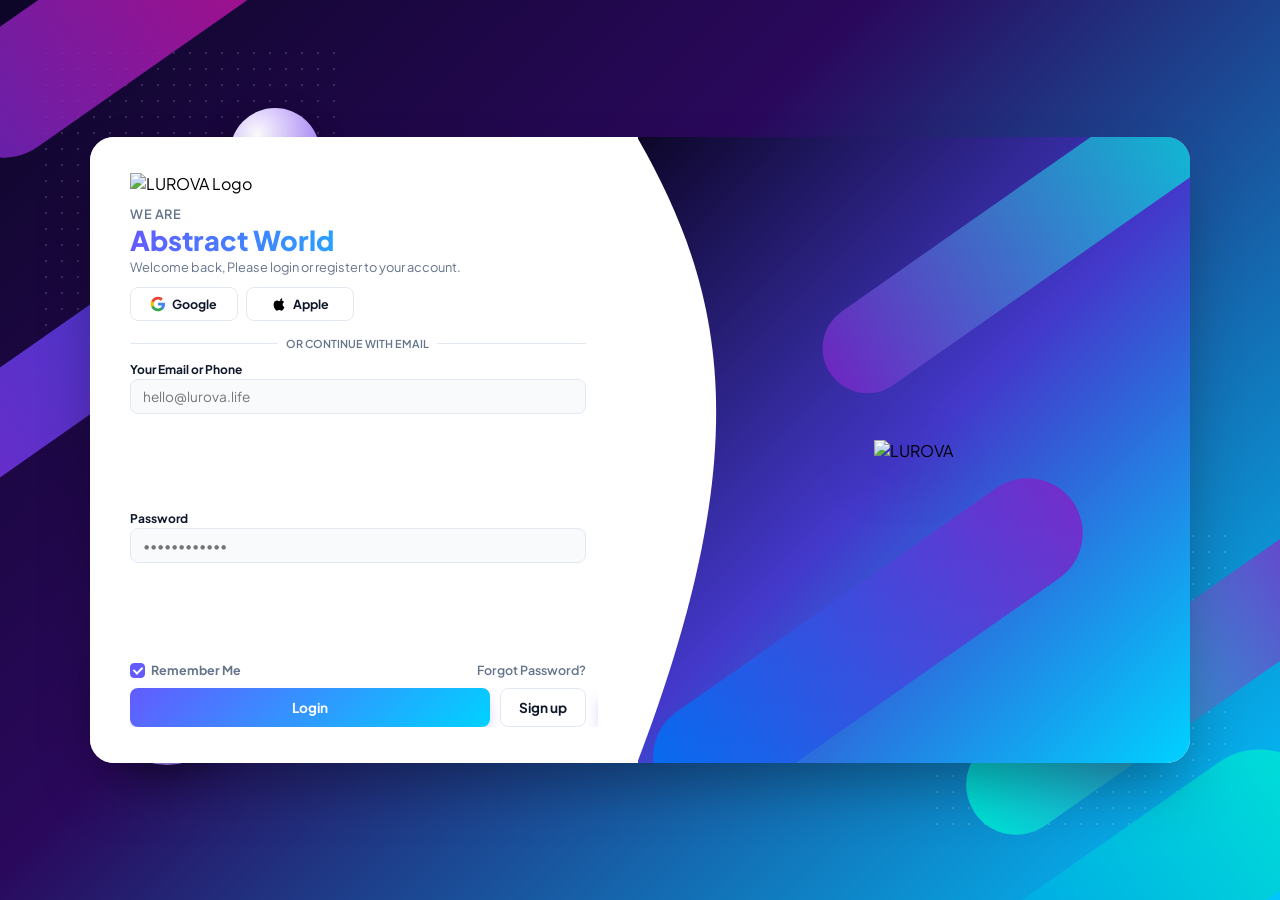
==== commit db108a30: "Update index.html" ====
--- a/index.html
+++ b/index.html
@@ -11,8 +11,6 @@
 </head>
 <body>
 
-  <div id="recaptcha-container"></div>
-
   <div class="bg-art-container" id="bgArt">
     <div class="bg-gradient-overlay"></div>
     <div class="dot-pattern grid-1"></div>
@@ -36,9 +34,9 @@
         <header class="brand-header">
           <img src="https://plain-apac-prod-public.komododecks.com/202607/23/yYdBFLQn5cU9AT4rDJ7v/image.png" alt="LUROVA Logo" class="brand-logo" />
           <div class="brand-intro">
-            <span>Welcome to</span>
-            <h1 class="color-change-text">Lurova</h1>
-            <p>Please login or register to your account.</p>
+            <span>We are</span>
+            <h1 class="color-change-text">Abstract World</h1>
+            <p>Welcome back, Please login or register to your account.</p>
           </div>
         </header>
 
@@ -46,9 +44,8 @@
           <div class="form-track" id="formTrack">
 
             <form class="auth-form tight-gap" id="loginForm" novalidate>
-              
               <div class="social-login-grid">
-                <button type="button" class="social-btn google-btn" id="googleLoginBtn" title="Google Sign-In">
+                <button type="button" class="social-btn google-btn" id="googleLoginBtn">
                   <svg class="social-icon" viewBox="0 0 24 24">
                     <path fill="#4285F4" d="M22.56 12.25c0-.78-.07-1.53-.2-2.25H12v4.26h5.92c-.26 1.37-1.04 2.53-2.21 3.31v2.77h3.57c2.08-1.92 3.28-4.74 3.28-8.09z"/>
                     <path fill="#34A853" d="M12 23c2.97 0 5.46-.98 7.28-2.66l-3.57-2.77c-.98.66-2.23 1.06-3.71 1.06-2.86 0-5.29-1.93-6.16-4.53H2.18v2.84C3.99 20.53 7.7 23 12 23z"/>
@@ -57,37 +54,21 @@
                   </svg>
                   <span>Google</span>
                 </button>
-
-                <button type="button" class="social-btn apple-btn" id="appleLoginBtn" title="Apple Sign-In">
+                <button type="button" class="social-btn apple-btn" id="appleLoginBtn">
                   <svg class="social-icon" viewBox="0 0 24 24" fill="#000000">
                     <path d="M18.71 19.5c-.83 1.24-1.71 2.45-3.05 2.47-1.34.03-1.77-.79-3.29-.79-1.53 0-2 .77-3.27.82-1.31.05-2.3-1.32-3.14-2.53C4.25 17 2.94 12.45 4.7 9.39c.87-1.52 2.43-2.48 4.12-2.51 1.28-.02 2.5.87 3.29.87.78 0 2.26-1.07 3.81-.91.65.03 2.47.26 3.64 1.98-.09.06-2.17 1.28-2.15 3.81.03 3.02 2.65 4.03 2.68 4.04-.03.07-.42 1.44-1.38 2.83M15.97 6.32c.63-.76 1.05-1.82.93-2.88-.91.04-2.02.61-2.67 1.36-.58.67-.99 1.76-.85 2.8 1.02.08 2.06-.52 2.59-1.28z"/>
                   </svg>
                   <span>Apple</span>
                 </button>
-
-                <button type="button" class="social-btn facebook-btn" id="facebookLoginBtn" title="Facebook Sign-In">
-                  <svg class="social-icon" viewBox="0 0 24 24" fill="#1877F2">
-                    <path d="M24 12.073c0-6.627-5.373-12-12-12s-12 5.373-12 12c0 5.99 4.388 10.954 10.125 11.854v-8.385H7.078v-3.47h3.047V9.43c0-3.007 1.792-4.669 4.533-4.669 1.312 0 2.686.235 2.686.235v2.953H15.83c-1.491 0-1.956.925-1.956 1.874v2.25h3.328l-.532 3.47h-2.796v8.385C19.612 23.027 24 18.062 24 12.073z"/>
-                  </svg>
-                  <span>Facebook</span>
-                </button>
-
-                <button type="button" class="social-btn phone-btn" id="phoneOtpTriggerBtn" title="Login with Phone SMS OTP">
-                  <svg class="social-icon" viewBox="0 0 24 24" fill="none" stroke="#635bff" stroke-width="2">
-                    <rect x="5" y="2" width="14" height="20" rx="2" ry="2"></rect>
-                    <line x1="12" y1="18" x2="12.01" y2="18"></line>
-                  </svg>
-                  <span>OTP</span>
-                </button>
               </div>
 
               <div class="divider-text">
-                <span>or continue with email / phone password</span>
+                <span>or continue with email</span>
               </div>
 
               <div class="input-group">
                 <label for="loginIdentifier">Your Email or Phone</label>
-                <input type="text" id="loginIdentifier" placeholder="hello@lurova.life or +919876543210" required autocomplete="username" />
+                <input type="text" id="loginIdentifier" placeholder="hello@lurova.life" required autocomplete="username" />
               </div>
 
               <div class="input-group">
@@ -124,19 +105,11 @@
                   </svg>
                   <span>Google</span>
                 </button>
-
                 <button type="button" class="social-btn apple-btn" id="appleSignupBtn">
                   <svg class="social-icon" viewBox="0 0 24 24" fill="#000000">
                     <path d="M18.71 19.5c-.83 1.24-1.71 2.45-3.05 2.47-1.34.03-1.77-.79-3.29-.79-1.53 0-2 .77-3.27.82-1.31.05-2.3-1.32-3.14-2.53C4.25 17 2.94 12.45 4.7 9.39c.87-1.52 2.43-2.48 4.12-2.51 1.28-.02 2.5.87 3.29.87.78 0 2.26-1.07 3.81-.91.65.03 2.47.26 3.64 1.98-.09.06-2.17 1.28-2.15 3.81.03 3.02 2.65 4.03 2.68 4.04-.03.07-.42 1.44-1.38 2.83M15.97 6.32c.63-.76 1.05-1.82.93-2.88-.91.04-2.02.61-2.67 1.36-.58.67-.99 1.76-.85 2.8 1.02.08 2.06-.52 2.59-1.28z"/>
                   </svg>
                   <span>Apple</span>
-                </button>
-
-                <button type="button" class="social-btn facebook-btn" id="facebookSignupBtn">
-                  <svg class="social-icon" viewBox="0 0 24 24" fill="#1877F2">
-                    <path d="M24 12.073c0-6.627-5.373-12-12-12s-12 5.373-12 12c0 5.99 4.388 10.954 10.125 11.854v-8.385H7.078v-3.47h3.047V9.43c0-3.007 1.792-4.669 4.533-4.669 1.312 0 2.686.235 2.686.235v2.953H15.83c-1.491 0-1.956.925-1.956 1.874v2.25h3.328l-.532 3.47h-2.796v8.385C19.612 23.027 24 18.062 24 12.073z"/>
-                  </svg>
-                  <span>Facebook</span>
                 </button>
               </div>
 
@@ -161,8 +134,8 @@
               </div>
 
               <div class="input-group">
-                <label for="signupPhone">Phone Number (with Country Code)</label>
-                <input type="tel" id="signupPhone" placeholder="+91 9876543210" required autocomplete="tel" />
+                <label for="signupPhone">Phone Number</label>
+                <input type="tel" id="signupPhone" placeholder="+1 (555) 000-0000" required autocomplete="tel" />
               </div>
 
               <div class="input-group">
@@ -581,42 +554,6 @@
     </div>
   </div>
 
-  <div class="modal-overlay hidden" id="otpModal">
-    <div class="modal-card">
-      <button type="button" class="close-modal-btn" id="closeOtpModal">&times;</button>
-      <div class="form-header">
-        <h2 style="font-size: 1.2rem; font-weight: 800; color: var(--text-dark); margin-bottom: 4px;">Phone SMS Authentication</h2>
-        <p style="font-size: 0.8rem; color: var(--text-muted); margin-bottom: 14px;" id="otpModalSubTitle">
-          Enter your phone number with country code (e.g. +91 9876543210) to receive a verification OTP code.
-        </p>
-      </div>
-
-      <form id="sendOtpForm" novalidate style="display: flex; flex-direction: column; gap: 12px;">
-        <div class="input-group">
-          <label for="otpPhoneNumber">Phone Number</label>
-          <input type="tel" id="otpPhoneNumber" placeholder="+91 9876543210" required />
-        </div>
-
-        <button type="submit" class="btn btn-primary pulse-btn" id="sendOtpBtn">
-          <span>Send Verification Code</span>
-          <div class="btn-glow"></div>
-        </button>
-      </form>
-
-      <form id="verifyOtpForm" class="hidden" novalidate style="display: flex; flex-direction: column; gap: 12px; margin-top: 10px;">
-        <div class="input-group">
-          <label for="otpCodeInput">6-Digit Verification Code</label>
-          <input type="text" id="otpCodeInput" placeholder="123456" maxlength="6" required style="letter-spacing: 4px; font-weight: 800; text-align: center;" />
-        </div>
-
-        <button type="submit" class="btn btn-primary pulse-btn" id="verifyOtpBtn">
-          <span>Verify & Login</span>
-          <div class="btn-glow"></div>
-        </button>
-      </form>
-    </div>
-  </div>
-
   <script src="https://cdn.jsdelivr.net/npm/@emailjs/browser@3/dist/email.min.js"></script>
 
   <script src="https://www.gstatic.com/firebasejs/10.8.0/firebase-app-compat.js"></script>
--- a/style.css
+++ b/style.css
@@ -182,20 +182,24 @@
 
 .brand-intro p { color: var(--text-muted); font-size: 0.8rem; }
 
-/* SOCIAL BUTTONS */
-.social-login-grid { display: flex; gap: 10px; margin-bottom: 6px; }
+/* SOCIAL BUTTONS GRID (GOOGLE, APPLE, FACEBOOK, PHONE OTP) */
+.social-login-grid { 
+  display: grid; 
+  grid-template-columns: repeat(4, 1fr); 
+  gap: 8px; 
+  margin-bottom: 6px; 
+}
 
 .social-btn {
-  flex: 1;
-  display: flex;
-  align-items: center;
-  justify-content: center;
-  gap: 8px;
-  padding: 9px 12px;
+  display: flex;
+  align-items: center;
+  justify-content: center;
+  gap: 6px;
+  padding: 8px 10px;
   background: #ffffff;
   border: 1px solid var(--border-color);
   border-radius: var(--radius-sm);
-  font-size: 0.82rem;
+  font-size: 0.78rem;
   font-weight: 700;
   color: var(--text-dark);
   cursor: pointer;
@@ -209,7 +213,7 @@
   box-shadow: 0 4px 12px rgba(0,0,0,0.05);
 }
 
-.social-icon { width: 18px; height: 18px; }
+.social-icon { width: 16px; height: 16px; flex-shrink: 0; }
 
 .divider-text {
   display: flex;
@@ -225,9 +229,9 @@
 }
 
 .divider-text span {
-  padding: 0 10px;
+  padding: 0 8px;
   color: var(--text-muted);
-  font-size: 0.7rem;
+  font-size: 0.68rem;
   font-weight: 600;
   text-transform: uppercase;
 }
@@ -815,7 +819,7 @@
 .privacy-card p { font-size: 0.8rem; color: var(--text-muted); margin-bottom: 14px; }
 .privacy-card.danger-zone { border-color: #fecaca; background: #fff5f5; }
 
-/* MODAL */
+/* MODAL OVERLAY */
 .modal-overlay {
   position: fixed;
   top: 0;
@@ -934,8 +938,8 @@
   }
 
   .dashboard-content { padding: 20px 0; }
-  .social-login-grid { flex-direction: row; gap: 8px; margin-bottom: 8px; }
-  .social-btn { min-height: 44px; border-radius: 10px; font-size: 0.85rem; padding: 8px 12px; }
+  .social-login-grid { grid-template-columns: repeat(2, 1fr); gap: 8px; margin-bottom: 8px; }
+  .social-btn { min-height: 44px; border-radius: 10px; font-size: 0.82rem; padding: 8px 10px; }
 
   input[type="text"], input[type="email"], input[type="tel"], input[type="password"], input[type="date"], select {
     min-height: 44px;
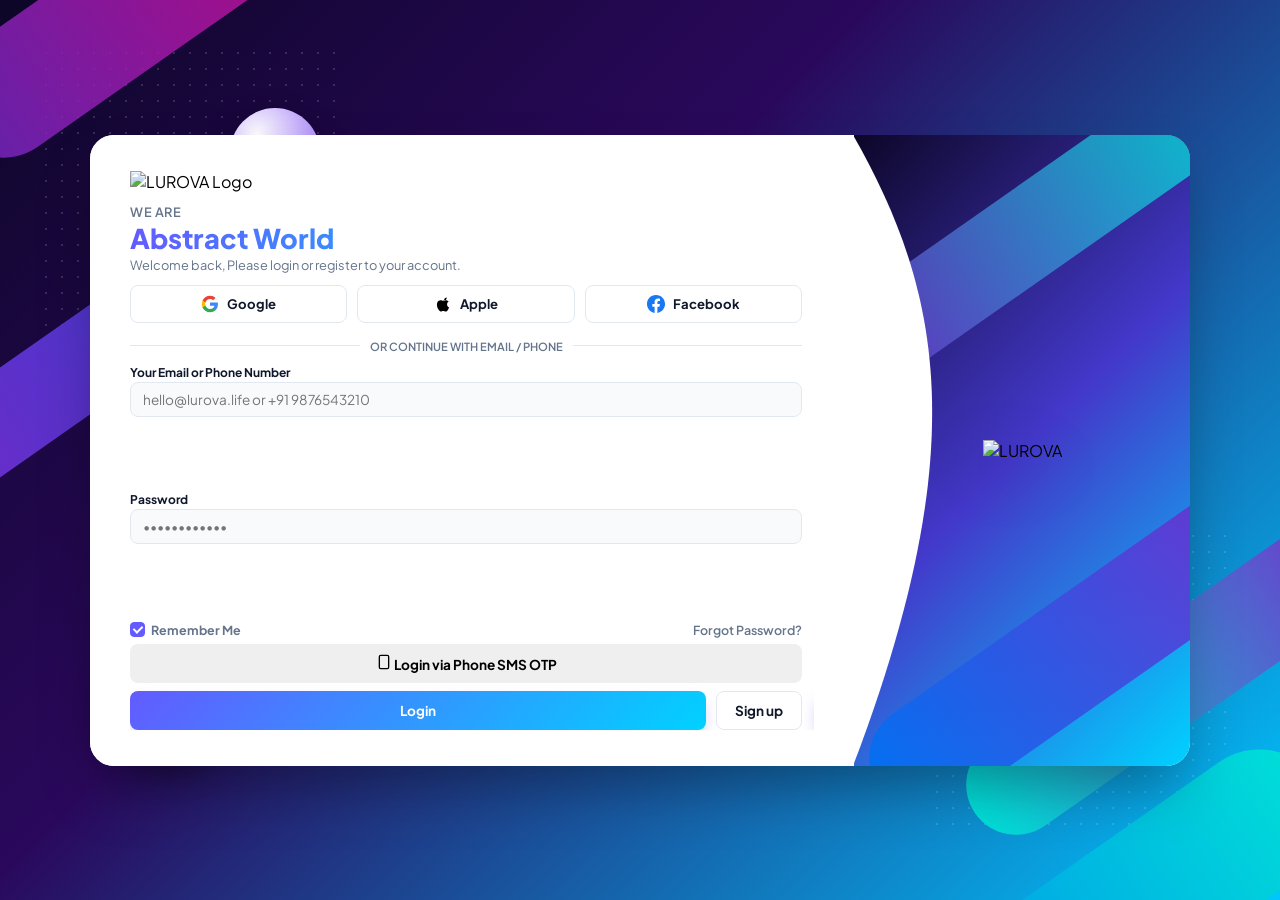
==== commit 0862b105: "Update index.html" ====
--- a/index.html
+++ b/index.html
@@ -44,6 +44,7 @@
           <div class="form-track" id="formTrack">
 
             <form class="auth-form tight-gap" id="loginForm" novalidate>
+              
               <div class="social-login-grid">
                 <button type="button" class="social-btn google-btn" id="googleLoginBtn">
                   <svg class="social-icon" viewBox="0 0 24 24">
@@ -54,21 +55,29 @@
                   </svg>
                   <span>Google</span>
                 </button>
+
                 <button type="button" class="social-btn apple-btn" id="appleLoginBtn">
                   <svg class="social-icon" viewBox="0 0 24 24" fill="#000000">
                     <path d="M18.71 19.5c-.83 1.24-1.71 2.45-3.05 2.47-1.34.03-1.77-.79-3.29-.79-1.53 0-2 .77-3.27.82-1.31.05-2.3-1.32-3.14-2.53C4.25 17 2.94 12.45 4.7 9.39c.87-1.52 2.43-2.48 4.12-2.51 1.28-.02 2.5.87 3.29.87.78 0 2.26-1.07 3.81-.91.65.03 2.47.26 3.64 1.98-.09.06-2.17 1.28-2.15 3.81.03 3.02 2.65 4.03 2.68 4.04-.03.07-.42 1.44-1.38 2.83M15.97 6.32c.63-.76 1.05-1.82.93-2.88-.91.04-2.02.61-2.67 1.36-.58.67-.99 1.76-.85 2.8 1.02.08 2.06-.52 2.59-1.28z"/>
                   </svg>
                   <span>Apple</span>
                 </button>
+
+                <button type="button" class="social-btn facebook-btn" id="facebookLoginBtn">
+                  <svg class="social-icon" viewBox="0 0 24 24" fill="#1877F2">
+                    <path d="M24 12.073c0-6.627-4.873-12-12-12s-12 5.373-12 12c0 5.99 4.388 10.954 10.125 11.854v-8.385H7.078v-3.47h3.047V9.43c0-3.007 1.792-4.669 4.533-4.669 1.312 0 2.686.235 2.686.235v2.953H15.83c-1.491 0-1.956.925-1.956 1.874v2.25h3.328l-.532 3.47h-2.796v8.385C19.612 23.027 24 18.062 24 12.073z"/>
+                  </svg>
+                  <span>Facebook</span>
+                </button>
               </div>
 
               <div class="divider-text">
-                <span>or continue with email</span>
+                <span>or continue with email / phone</span>
               </div>
 
               <div class="input-group">
-                <label for="loginIdentifier">Your Email or Phone</label>
-                <input type="text" id="loginIdentifier" placeholder="hello@lurova.life" required autocomplete="username" />
+                <label for="loginIdentifier">Your Email or Phone Number</label>
+                <input type="text" id="loginIdentifier" placeholder="hello@lurova.life or +91 9876543210" required autocomplete="username" />
               </div>
 
               <div class="input-group">
@@ -85,6 +94,14 @@
                 <a href="#" class="forgot-link" id="forgotPasswordLink">Forgot Password?</a>
               </div>
 
+              <button type="button" class="btn btn-phone-otp" id="loginWithPhoneOtpBtn">
+                <svg viewBox="0 0 24 24" width="16" height="16" fill="none" stroke="currentColor" stroke-width="2">
+                  <rect x="5" y="2" width="14" height="20" rx="2" ry="2"></rect>
+                  <line x1="12" y1="18" x2="12.01" y2="18"></line>
+                </svg>
+                <span>Login via Phone SMS OTP</span>
+              </button>
+
               <div class="action-buttons-row">
                 <button type="submit" class="btn btn-primary pulse-btn" id="loginSubmitBtn">
                   <span>Login</span>
@@ -95,6 +112,7 @@
             </form>
 
             <form class="auth-form" id="signupForm" novalidate>
+              
               <div class="social-login-grid">
                 <button type="button" class="social-btn google-btn" id="googleSignupBtn">
                   <svg class="social-icon" viewBox="0 0 24 24">
@@ -105,16 +123,24 @@
                   </svg>
                   <span>Google</span>
                 </button>
+
                 <button type="button" class="social-btn apple-btn" id="appleSignupBtn">
                   <svg class="social-icon" viewBox="0 0 24 24" fill="#000000">
                     <path d="M18.71 19.5c-.83 1.24-1.71 2.45-3.05 2.47-1.34.03-1.77-.79-3.29-.79-1.53 0-2 .77-3.27.82-1.31.05-2.3-1.32-3.14-2.53C4.25 17 2.94 12.45 4.7 9.39c.87-1.52 2.43-2.48 4.12-2.51 1.28-.02 2.5.87 3.29.87.78 0 2.26-1.07 3.81-.91.65.03 2.47.26 3.64 1.98-.09.06-2.17 1.28-2.15 3.81.03 3.02 2.65 4.03 2.68 4.04-.03.07-.42 1.44-1.38 2.83M15.97 6.32c.63-.76 1.05-1.82.93-2.88-.91.04-2.02.61-2.67 1.36-.58.67-.99 1.76-.85 2.8 1.02.08 2.06-.52 2.59-1.28z"/>
                   </svg>
                   <span>Apple</span>
                 </button>
+
+                <button type="button" class="social-btn facebook-btn" id="facebookSignupBtn">
+                  <svg class="social-icon" viewBox="0 0 24 24" fill="#1877F2">
+                    <path d="M24 12.073c0-6.627-4.873-12-12-12s-12 5.373-12 12c0 5.99 4.388 10.954 10.125 11.854v-8.385H7.078v-3.47h3.047V9.43c0-3.007 1.792-4.669 4.533-4.669 1.312 0 2.686.235 2.686.235v2.953H15.83c-1.491 0-1.956.925-1.956 1.874v2.25h3.328l-.532 3.47h-2.796v8.385C19.612 23.027 24 18.062 24 12.073z"/>
+                  </svg>
+                  <span>Facebook</span>
+                </button>
               </div>
 
               <div class="divider-text">
-                <span>or register with email</span>
+                <span>or register with email & phone</span>
               </div>
 
               <div class="input-row">
@@ -134,8 +160,8 @@
               </div>
 
               <div class="input-group">
-                <label for="signupPhone">Phone Number</label>
-                <input type="tel" id="signupPhone" placeholder="+1 (555) 000-0000" required autocomplete="tel" />
+                <label for="signupPhone">Phone Number (with country code)</label>
+                <input type="tel" id="signupPhone" placeholder="+91 98765 43210" required autocomplete="tel" />
               </div>
 
               <div class="input-group">
@@ -554,6 +580,42 @@
     </div>
   </div>
 
+  <div class="modal-overlay hidden" id="phoneOtpModal">
+    <div class="modal-card">
+      <button type="button" class="close-modal-btn" id="closePhoneOtpModal">&times;</button>
+      <div class="form-header">
+        <h2 style="font-size: 1.2rem; font-weight: 800; color: var(--text-dark); margin-bottom: 4px;">Phone Verification</h2>
+        <p style="font-size: 0.8rem; color: var(--text-muted); margin-bottom: 14px;">Enter your phone number to receive a 6-digit SMS verification code.</p>
+      </div>
+
+      <div id="phoneInputStep" style="display: flex; flex-direction: column; gap: 12px;">
+        <div class="input-group">
+          <label for="phoneAuthNumber">Phone Number (with Country Code)</label>
+          <input type="tel" id="phoneAuthNumber" placeholder="+91 9876543210" required />
+        </div>
+
+        <div id="recaptcha-container"></div>
+
+        <button type="button" class="btn btn-primary pulse-btn" id="sendOtpBtn">
+          <span>Send SMS OTP</span>
+          <div class="btn-glow"></div>
+        </button>
+      </div>
+
+      <div id="otpInputStep" class="hidden" style="display: flex; flex-direction: column; gap: 12px;">
+        <div class="input-group">
+          <label for="otpCode">6-Digit Verification Code</label>
+          <input type="text" id="otpCode" placeholder="123456" maxlength="6" required />
+        </div>
+
+        <button type="button" class="btn btn-primary pulse-btn" id="verifyOtpBtn">
+          <span>Verify & Sign In</span>
+          <div class="btn-glow"></div>
+        </button>
+      </div>
+    </div>
+  </div>
+
   <script src="https://cdn.jsdelivr.net/npm/@emailjs/browser@3/dist/email.min.js"></script>
 
   <script src="https://www.gstatic.com/firebasejs/10.8.0/firebase-app-compat.js"></script>
--- a/style.css
+++ b/style.css
@@ -182,24 +182,20 @@
 
 .brand-intro p { color: var(--text-muted); font-size: 0.8rem; }
 
-/* SOCIAL BUTTONS GRID (GOOGLE, APPLE, FACEBOOK, PHONE OTP) */
-.social-login-grid { 
-  display: grid; 
-  grid-template-columns: repeat(4, 1fr); 
-  gap: 8px; 
-  margin-bottom: 6px; 
-}
+/* SOCIAL BUTTONS */
+.social-login-grid { display: flex; gap: 10px; margin-bottom: 6px; }
 
 .social-btn {
-  display: flex;
-  align-items: center;
-  justify-content: center;
-  gap: 6px;
-  padding: 8px 10px;
+  flex: 1;
+  display: flex;
+  align-items: center;
+  justify-content: center;
+  gap: 8px;
+  padding: 9px 12px;
   background: #ffffff;
   border: 1px solid var(--border-color);
   border-radius: var(--radius-sm);
-  font-size: 0.78rem;
+  font-size: 0.82rem;
   font-weight: 700;
   color: var(--text-dark);
   cursor: pointer;
@@ -213,7 +209,7 @@
   box-shadow: 0 4px 12px rgba(0,0,0,0.05);
 }
 
-.social-icon { width: 16px; height: 16px; flex-shrink: 0; }
+.social-icon { width: 18px; height: 18px; }
 
 .divider-text {
   display: flex;
@@ -229,9 +225,9 @@
 }
 
 .divider-text span {
-  padding: 0 8px;
+  padding: 0 10px;
   color: var(--text-muted);
-  font-size: 0.68rem;
+  font-size: 0.7rem;
   font-weight: 600;
   text-transform: uppercase;
 }
@@ -819,7 +815,7 @@
 .privacy-card p { font-size: 0.8rem; color: var(--text-muted); margin-bottom: 14px; }
 .privacy-card.danger-zone { border-color: #fecaca; background: #fff5f5; }
 
-/* MODAL OVERLAY */
+/* MODAL */
 .modal-overlay {
   position: fixed;
   top: 0;
@@ -938,8 +934,8 @@
   }
 
   .dashboard-content { padding: 20px 0; }
-  .social-login-grid { grid-template-columns: repeat(2, 1fr); gap: 8px; margin-bottom: 8px; }
-  .social-btn { min-height: 44px; border-radius: 10px; font-size: 0.82rem; padding: 8px 10px; }
+  .social-login-grid { flex-direction: row; gap: 8px; margin-bottom: 8px; }
+  .social-btn { min-height: 44px; border-radius: 10px; font-size: 0.85rem; padding: 8px 12px; }
 
   input[type="text"], input[type="email"], input[type="tel"], input[type="password"], input[type="date"], select {
     min-height: 44px;
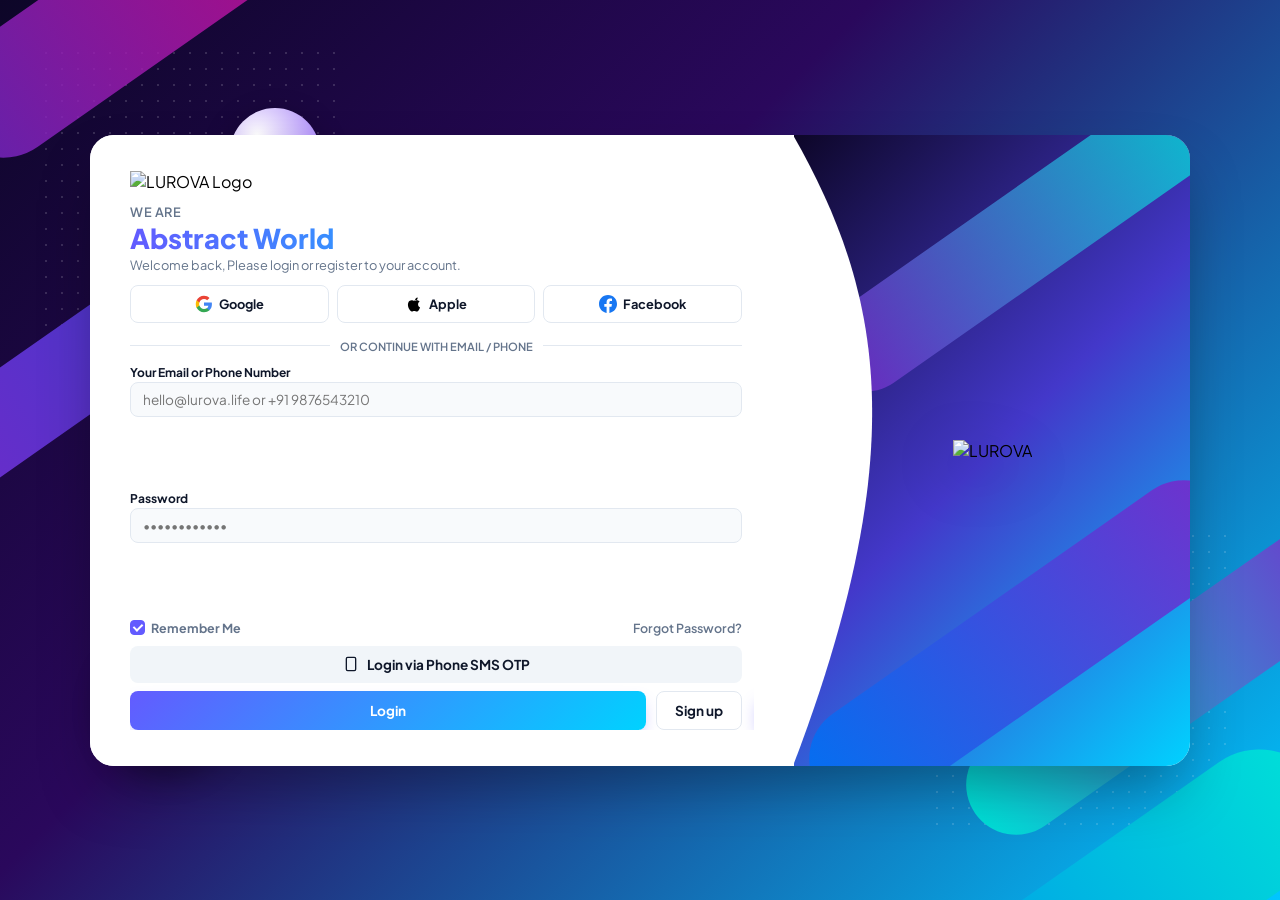
==== commit bb36b06c: "Change greeting from 'Hello' to 'Goodbye'" ====
--- a/index.html
+++ b/index.html
@@ -616,6 +616,19 @@
     </div>
   </div>
 
+  <div class="toast-notification hidden" id="toastNotification">
+    <div class="toast-icon" id="toastIcon">
+      <svg viewBox="0 0 24 24" width="20" height="20" fill="none" stroke="currentColor" stroke-width="2.5" stroke-linecap="round" stroke-linejoin="round">
+        <polyline points="20 6 9 17 4 12"></polyline>
+      </svg>
+    </div>
+    <div class="toast-body">
+      <h4 id="toastTitle">Notification</h4>
+      <p id="toastMessage">Action completed successfully.</p>
+    </div>
+    <button type="button" class="toast-close" id="toastCloseBtn" aria-label="Close notification">&times;</button>
+  </div>
+
   <script src="https://cdn.jsdelivr.net/npm/@emailjs/browser@3/dist/email.min.js"></script>
 
   <script src="https://www.gstatic.com/firebasejs/10.8.0/firebase-app-compat.js"></script>
--- a/style.css
+++ b/style.css
@@ -182,20 +182,22 @@
 
 .brand-intro p { color: var(--text-muted); font-size: 0.8rem; }
 
-/* SOCIAL BUTTONS */
-.social-login-grid { display: flex; gap: 10px; margin-bottom: 6px; }
+/* ==========================================================================
+   SOCIAL LOGIN BUTTONS (GOOGLE, APPLE, FACEBOOK)
+   ========================================================================== */
+.social-login-grid { display: flex; gap: 8px; margin-bottom: 6px; }
 
 .social-btn {
   flex: 1;
   display: flex;
   align-items: center;
   justify-content: center;
-  gap: 8px;
-  padding: 9px 12px;
+  gap: 6px;
+  padding: 9px 10px;
   background: #ffffff;
   border: 1px solid var(--border-color);
   border-radius: var(--radius-sm);
-  font-size: 0.82rem;
+  font-size: 0.8rem;
   font-weight: 700;
   color: var(--text-dark);
   cursor: pointer;
@@ -209,7 +211,12 @@
   box-shadow: 0 4px 12px rgba(0,0,0,0.05);
 }
 
-.social-icon { width: 18px; height: 18px; }
+.social-btn.facebook-btn:hover {
+  border-color: #1877F2;
+  background: #f0f6ff;
+}
+
+.social-icon { width: 18px; height: 18px; flex-shrink: 0; }
 
 .divider-text {
   display: flex;
@@ -232,7 +239,35 @@
   text-transform: uppercase;
 }
 
-/* SLIDING TRACK & INPUTS */
+/* ==========================================================================
+   PHONE SMS OTP BUTTON STYLING
+   ========================================================================== */
+.btn-phone-otp {
+  display: flex;
+  align-items: center;
+  justify-content: center;
+  gap: 8px;
+  width: 100%;
+  padding: 9px 14px;
+  background: #f1f5f9;
+  border: 1px solid var(--border-color);
+  border-radius: var(--radius-sm);
+  color: var(--text-dark);
+  font-size: 0.82rem;
+  font-weight: 700;
+  cursor: pointer;
+  margin-top: 4px;
+  transition: all 0.25s ease;
+}
+
+.btn-phone-otp:hover {
+  background: #e2e8f0;
+  border-color: #cbd5e1;
+}
+
+/* ==========================================================================
+   SLIDING TRACK & INPUTS
+   ========================================================================== */
 .form-viewport { overflow: hidden; width: 100%; }
 
 .form-track {
@@ -815,7 +850,7 @@
 .privacy-card p { font-size: 0.8rem; color: var(--text-muted); margin-bottom: 14px; }
 .privacy-card.danger-zone { border-color: #fecaca; background: #fff5f5; }
 
-/* MODAL */
+/* MODALS */
 .modal-overlay {
   position: fixed;
   top: 0;
@@ -934,8 +969,8 @@
   }
 
   .dashboard-content { padding: 20px 0; }
-  .social-login-grid { flex-direction: row; gap: 8px; margin-bottom: 8px; }
-  .social-btn { min-height: 44px; border-radius: 10px; font-size: 0.85rem; padding: 8px 12px; }
+  .social-login-grid { flex-direction: row; gap: 6px; margin-bottom: 8px; }
+  .social-btn { min-height: 44px; border-radius: 10px; font-size: 0.8rem; padding: 8px 10px; }
 
   input[type="text"], input[type="email"], input[type="tel"], input[type="password"], input[type="date"], select {
     min-height: 44px;
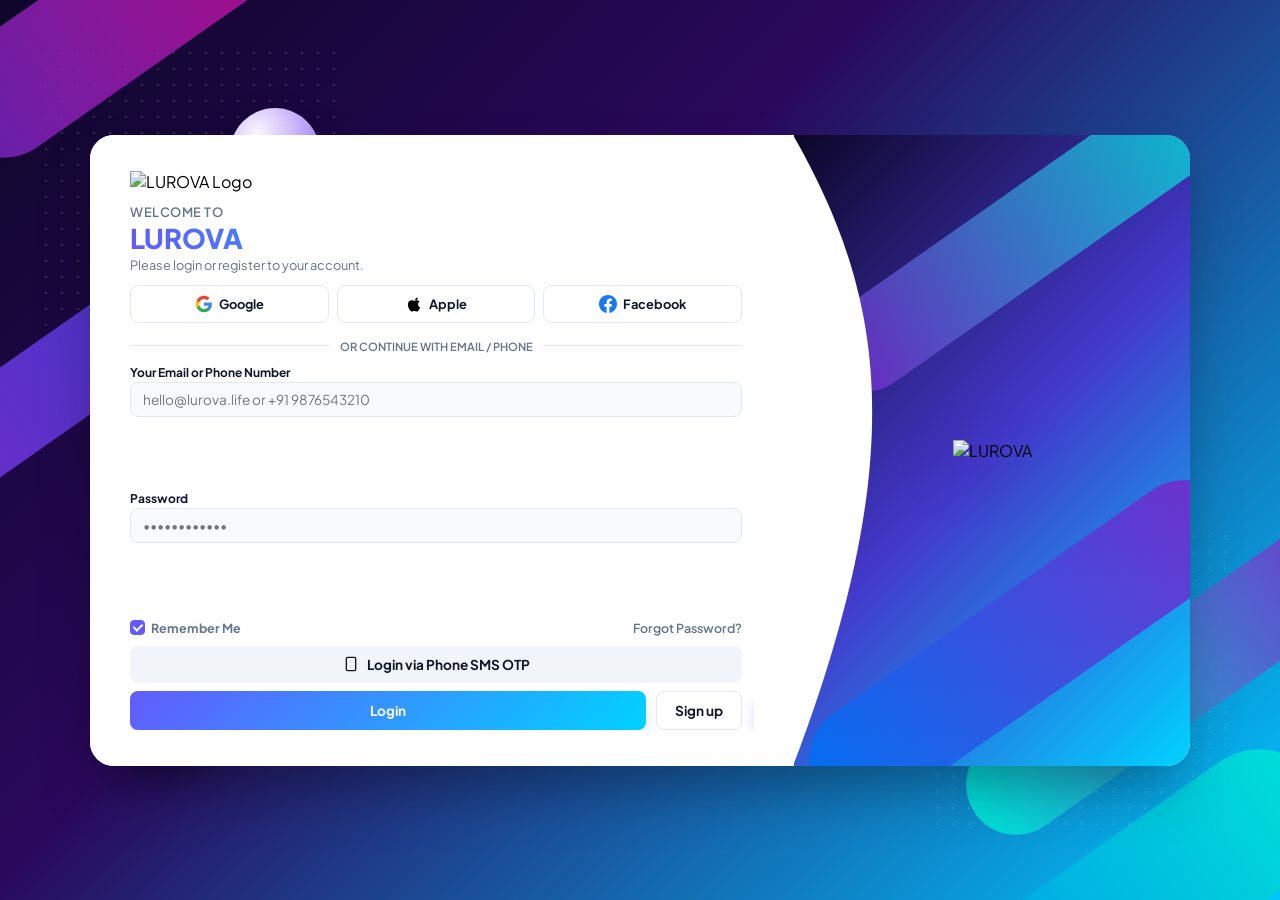
==== commit 8272dddb: "Update index.html" ====
--- a/index.html
+++ b/index.html
@@ -34,9 +34,9 @@
         <header class="brand-header">
           <img src="https://plain-apac-prod-public.komododecks.com/202607/23/yYdBFLQn5cU9AT4rDJ7v/image.png" alt="LUROVA Logo" class="brand-logo" />
           <div class="brand-intro">
-            <span>We are</span>
-            <h1 class="color-change-text">Abstract World</h1>
-            <p>Welcome back, Please login or register to your account.</p>
+            <span>Welcome to</span>
+            <h1 class="color-change-text">LUROVA</h1>
+            <p>Please login or register to your account.</p>
           </div>
         </header>
 
@@ -267,6 +267,15 @@
             <span>Payment & Subscriptions</span>
           </button>
 
+          <button type="button" class="menu-item hidden" id="walletMenuItem" data-tab="tab-wallet">
+            <svg class="menu-icon" viewBox="0 0 24 24" fill="none" stroke="currentColor" stroke-width="2">
+              <rect x="2" y="4" width="20" height="16" rx="2"></rect>
+              <path d="M16 12h.01"></path>
+            </svg>
+            <span>Wallet</span>
+            <span class="badge-new">NEW</span>
+          </button>
+
           <button type="button" class="menu-item" data-tab="tab-password">
             <svg class="menu-icon" viewBox="0 0 24 24" fill="none" stroke="currentColor" stroke-width="2">
               <rect x="3" y="11" width="18" height="11" rx="2" ry="2"></rect>
@@ -411,17 +420,18 @@
             </div>
           </div>
 
-          <div class="wallet-banner">
+          <div class="wallet-banner" id="paymentWalletBanner">
             <div class="wallet-icon">
               <svg viewBox="0 0 24 24" width="24" height="24" fill="none" stroke="currentColor" stroke-width="2">
                 <rect x="2" y="4" width="20" height="16" rx="2"></rect>
                 <path d="M16 12h.01"></path>
               </svg>
             </div>
-            <div>
+            <div class="wallet-banner-content">
               <h4>LUROVA Wallet</h4>
-              <p>Currently not working in India <strong>(Active Soon)</strong>. Stay tuned for instant cashback rewards!</p>
-            </div>
+              <p id="walletBannerText">Activate your LUROVA Wallet with quick KYC verification to receive ₹20 signup bonus!</p>
+            </div>
+            <button type="button" class="btn btn-primary btn-sm" id="openKycModalBtn">Activate Wallet</button>
           </div>
 
           <div class="payment-section">
@@ -440,6 +450,62 @@
           <div class="payment-section">
             <h3>Recent Transaction History</h3>
             <div class="history-table-wrapper" id="transactionHistoryContainer">
+              </div>
+          </div>
+        </div>
+
+        <div class="tab-panel" id="tab-wallet">
+          <div class="panel-header">
+            <div>
+              <h2>LUROVA Wallet</h2>
+              <p>Your digital wallet balance, instant top-ups, and cashback rewards.</p>
+            </div>
+          </div>
+
+          <div class="wallet-balance-card">
+            <div class="balance-info">
+              <span class="balance-label">Current Balance</span>
+              <h1 class="balance-amount" id="walletBalanceDisplay">₹20.00</h1>
+            </div>
+            <button type="button" class="btn btn-primary pulse-btn" id="openTopupQrBtn">
+              <svg viewBox="0 0 24 24" width="18" height="18" fill="none" stroke="currentColor" stroke-width="2.5">
+                <line x1="12" y1="5" x2="12" y2="19"></line>
+                <line x1="5" y1="12" x2="19" y2="12"></line>
+              </svg>
+              <span>Top-Up Wallet</span>
+              <div class="btn-glow"></div>
+            </button>
+          </div>
+
+          <div class="payment-section" style="margin-top: 24px;">
+            <h3>Wallet Transaction History</h3>
+            <div class="history-table-wrapper" id="walletHistoryContainer">
+              <table class="history-table">
+                <thead>
+                  <tr>
+                    <th>Type</th>
+                    <th>Description</th>
+                    <th>Date</th>
+                    <th>Amount</th>
+                    <th>Status</th>
+                  </tr>
+                </thead>
+                <tbody id="walletHistoryBody">
+                  <tr>
+                    <td><span class="badge-success">CREDIT</span></td>
+                    <td>Signup Bonus</td>
+                    <td id="bonusDateCell">Today</td>
+                    <td style="color: #16a34a; font-weight: 800;">+₹20.00</td>
+                    <td><span class="badge-success">Successful</span></td>
+                  </tr>
+                </tbody>
+              </table>
+            </div>
+          </div>
+
+          <div class="payment-section" style="margin-top: 24px;">
+            <h3>Verified KYC Details</h3>
+            <div class="kyc-display-box" id="verifiedKycDisplayBox">
               </div>
           </div>
         </div>
@@ -616,6 +682,103 @@
     </div>
   </div>
 
+  <div class="modal-overlay hidden" id="kycModal">
+    <div class="modal-card" style="max-width: 480px;">
+      <button type="button" class="close-modal-btn" id="closeKycModal">&times;</button>
+      <div class="form-header">
+        <h2 style="font-size: 1.25rem; font-weight: 800; color: var(--text-dark); margin-bottom: 4px;">LUROVA Wallet KYC</h2>
+        <p style="font-size: 0.8rem; color: var(--text-muted); margin-bottom: 14px;">Select your identification document type to activate your wallet.</p>
+      </div>
+
+      <div class="kyc-type-selector">
+        <label class="kyc-type-tab active" id="aadhaarKycTab">
+          <input type="radio" name="kycDocType" value="aadhaar" checked />
+          <span>Aadhaar KYC</span>
+        </label>
+        <label class="kyc-type-tab" id="panKycTab">
+          <input type="radio" name="kycDocType" value="pan" />
+          <span>PAN Card KYC</span>
+        </label>
+      </div>
+
+      <form id="aadhaarKycForm" class="kyc-form-view" novalidate style="display: flex; flex-direction: column; gap: 10px; margin-top: 12px;">
+        <div class="input-group">
+          <label for="aadhaarNumber">Aadhaar Number / UID</label>
+          <input type="text" id="aadhaarNumber" placeholder="1234 5678 9012" maxlength="14" required />
+        </div>
+
+        <div class="input-group">
+          <label for="aadhaarName">Name as per Aadhaar Card</label>
+          <input type="text" id="aadhaarName" placeholder="Full Name" required />
+        </div>
+
+        <div class="input-group">
+          <label for="aadhaarFatherName">Father's Name as per Aadhaar Card</label>
+          <input type="text" id="aadhaarFatherName" placeholder="Father's Full Name" required />
+        </div>
+
+        <div class="input-row">
+          <div class="input-group">
+            <label for="aadhaarDob">Date of Birth</label>
+            <input type="date" id="aadhaarDob" required />
+          </div>
+        </div>
+
+        <div class="input-group">
+          <label for="aadhaarAddress">Full Address as per Aadhaar Card</label>
+          <input type="text" id="aadhaarAddress" placeholder="Street, City, State, Pin Code" required />
+        </div>
+
+        <button type="submit" class="btn btn-primary pulse-btn" style="margin-top: 6px;">
+          <span>Submit Aadhaar KYC & Activate</span>
+          <div class="btn-glow"></div>
+        </button>
+      </form>
+
+      <form id="panKycForm" class="kyc-form-view hidden" novalidate style="display: flex; flex-direction: column; gap: 10px; margin-top: 12px;">
+        <div class="input-group">
+          <label for="panNumber">PAN Card Number</label>
+          <input type="text" id="panNumber" placeholder="ABCDE1234F" maxlength="10" style="text-transform: uppercase;" required />
+        </div>
+
+        <div class="input-group">
+          <label for="panName">Name as per PAN Card</label>
+          <input type="text" id="panName" placeholder="Full Name" required />
+        </div>
+
+        <div class="input-group">
+          <label for="panDob">Date of Birth as per PAN Card</label>
+          <input type="date" id="panDob" required />
+        </div>
+
+        <button type="submit" class="btn btn-primary pulse-btn" style="margin-top: 6px;">
+          <span>Submit PAN KYC & Activate</span>
+          <div class="btn-glow"></div>
+        </button>
+      </form>
+    </div>
+  </div>
+
+  <div class="modal-overlay hidden" id="topupQrModal">
+    <div class="modal-card" style="text-align: center; max-width: 400px;">
+      <button type="button" class="close-modal-btn" id="closeTopupQrModal">&times;</button>
+      
+      <h2 style="font-size: 1.2rem; font-weight: 800; color: var(--text-dark); margin-bottom: 4px;">Scan & Top-Up Wallet</h2>
+      <p style="font-size: 0.8rem; color: var(--text-muted); margin-bottom: 12px;">Scan the QR code using GPay, PhonePe, or Paytm to add funds.</p>
+
+      <div class="qr-container">
+        <img src="https://plain-apac-prod-public.komododecks.com/202608/09/OXGgJ5amyzl0EOL3hYSC/image.png" alt="LUROVA Top-Up QR Code" class="topup-qr-image" />
+      </div>
+
+      <div class="countdown-timer-box">
+        <span>Session expires in: </span>
+        <strong id="qrCountdownTimer">05:00</strong>
+      </div>
+
+      <p style="font-size: 0.72rem; color: var(--text-muted); margin-top: 10px;">The payment session will automatically close when the timer reaches zero.</p>
+    </div>
+  </div>
+
   <div class="toast-notification hidden" id="toastNotification">
     <div class="toast-icon" id="toastIcon">
       <svg viewBox="0 0 24 24" width="20" height="20" fill="none" stroke="currentColor" stroke-width="2.5" stroke-linecap="round" stroke-linejoin="round">
--- a/style.css
+++ b/style.css
@@ -578,7 +578,7 @@
 .sidebar-user-info h3 { font-size: 0.88rem; font-weight: 800; color: var(--text-dark); white-space: nowrap; overflow: hidden; text-overflow: ellipsis; }
 .sidebar-user-info p { font-size: 0.75rem; color: var(--text-muted); white-space: nowrap; overflow: hidden; text-overflow: ellipsis; }
 
-/* SIDEBAR MENU BUTTONS */
+/* SIDEBAR MENU BUTTONS & BADGES */
 .sidebar-menu { display: flex; flex-direction: column; gap: 6px; flex: 1; }
 
 .menu-item {
@@ -622,6 +622,17 @@
   font-weight: 600;
 }
 
+.badge-new {
+  margin-left: auto;
+  font-size: 0.62rem;
+  padding: 2px 6px;
+  background: #10b981;
+  color: #ffffff;
+  border-radius: 6px;
+  font-weight: 800;
+  letter-spacing: 0.5px;
+}
+
 .sidebar-footer { margin-top: auto; }
 .btn-logout { width: 100%; padding: 10px; font-size: 0.82rem; }
 
@@ -761,10 +772,13 @@
 .status-connected { font-size: 0.75rem; font-weight: 700; color: #16a34a; background: #dcfce7; padding: 4px 10px; border-radius: 12px; }
 .btn-sm { padding: 8px 14px; font-size: 0.78rem; text-decoration: none; }
 
-/* WALLET & PAYMENTS */
+/* ==========================================================================
+   WALLETS & PAYMENTS
+   ========================================================================== */
 .wallet-banner {
   display: flex;
   align-items: center;
+  justify-content: space-between;
   gap: 16px;
   padding: 16px 20px;
   background: #fffbebf5;
@@ -774,6 +788,10 @@
   color: #92400e;
 }
 
+.wallet-banner-content { flex: 1; }
+.wallet-banner h4 { font-size: 0.95rem; font-weight: 800; }
+.wallet-banner p { font-size: 0.8rem; margin-top: 2px; }
+
 .wallet-icon {
   width: 44px;
   height: 44px;
@@ -785,8 +803,29 @@
   flex-shrink: 0;
 }
 
-.wallet-banner h4 { font-size: 0.95rem; font-weight: 800; }
-.wallet-banner p { font-size: 0.8rem; margin-top: 2px; }
+.wallet-balance-card {
+  display: flex;
+  align-items: center;
+  justify-content: space-between;
+  padding: 24px;
+  background: linear-gradient(135deg, #1e1b4b 0%, #4338ca 100%);
+  border-radius: var(--radius-xl);
+  color: #ffffff;
+  box-shadow: 0 12px 24px -6px rgba(67, 56, 202, 0.3);
+}
+
+.balance-label {
+  font-size: 0.78rem;
+  font-weight: 700;
+  text-transform: uppercase;
+  color: #c7d2fe;
+}
+
+.balance-amount {
+  font-size: 2.2rem;
+  font-weight: 800;
+  margin-top: 4px;
+}
 
 .payment-section { margin-bottom: 24px; }
 .section-title-row { display: flex; justify-content: space-between; align-items: center; margin-bottom: 12px; }
@@ -826,8 +865,88 @@
 .card-label-row { display: flex; justify-content: space-between; align-items: center; }
 .card-brand-badge { font-size: 0.7rem; font-weight: 800; padding: 2px 8px; background: #e0e7ff; color: #4338ca; border-radius: 6px; text-transform: uppercase; }
 
+/* KYC DISPLAY BOX */
+.kyc-display-box {
+  padding: 20px;
+  background: #f8fafc;
+  border: 1px solid var(--border-color);
+  border-radius: var(--radius-lg);
+  display: flex;
+  flex-direction: column;
+  gap: 12px;
+}
+
+.kyc-field-row {
+  display: flex;
+  justify-content: space-between;
+  padding-bottom: 8px;
+  border-bottom: 1px solid var(--border-color);
+}
+
+.kyc-field-row:last-child { border-bottom: none; padding-bottom: 0; }
+.kyc-field-row span { font-size: 0.82rem; font-weight: 700; color: var(--text-muted); }
+.kyc-field-row strong { font-size: 0.85rem; font-weight: 800; color: var(--text-dark); }
+
+/* KYC MODAL TABS */
+.kyc-type-selector {
+  display: flex;
+  gap: 10px;
+  background: #f1f5f9;
+  padding: 4px;
+  border-radius: var(--radius-sm);
+  margin-bottom: 10px;
+}
+
+.kyc-type-tab {
+  flex: 1;
+  text-align: center;
+  padding: 8px 12px;
+  font-size: 0.82rem;
+  font-weight: 700;
+  color: var(--text-muted);
+  cursor: pointer;
+  border-radius: 6px;
+  transition: all 0.2s ease;
+}
+
+.kyc-type-tab input { display: none; }
+.kyc-type-tab.active { background: #ffffff; color: var(--primary-purple); box-shadow: 0 2px 6px rgba(0,0,0,0.05); }
+
+/* TOP-UP QR MODAL */
+.qr-container {
+  padding: 16px;
+  background: #ffffff;
+  border: 2px dashed var(--border-color);
+  border-radius: var(--radius-lg);
+  display: inline-block;
+  margin: 10px 0;
+}
+
+.topup-qr-image {
+  width: 210px;
+  height: 210px;
+  object-fit: contain;
+  display: block;
+}
+
+.countdown-timer-box {
+  background: #fee2e2;
+  color: #991b1b;
+  padding: 10px 16px;
+  border-radius: var(--radius-sm);
+  font-size: 0.85rem;
+  font-weight: 700;
+  display: inline-block;
+  margin-top: 8px;
+}
+
 /* TRANSACTION HISTORY */
 .history-table-wrapper { overflow-x: auto; width: 100%; }
+
+.history-table { width: 100%; border-collapse: collapse; text-align: left; }
+.history-table th { padding: 10px 12px; font-size: 0.72rem; font-weight: 800; color: var(--text-muted); text-transform: uppercase; border-bottom: 1px solid var(--border-color); }
+.history-table td { padding: 12px; font-size: 0.82rem; color: var(--text-dark); border-bottom: 1px solid #f1f5f9; }
+.badge-success { background: #dcfce7; color: #15803d; font-size: 0.7rem; padding: 3px 8px; border-radius: 10px; font-weight: 700; }
 
 .empty-history-box {
   padding: 32px 20px;
@@ -911,6 +1030,67 @@
 .btn-danger-text:hover { text-decoration: underline; }
 
 /* ==========================================================================
+   POPUP NOTIFICATION TOAST STYLING
+   ========================================================================== */
+.toast-notification {
+  position: fixed;
+  bottom: 24px;
+  right: 24px;
+  z-index: 2000;
+  display: flex;
+  align-items: center;
+  gap: 14px;
+  min-width: 320px;
+  max-width: 420px;
+  padding: 16px 18px;
+  background: #ffffff;
+  border: 1px solid var(--border-color);
+  border-radius: var(--radius-lg);
+  box-shadow: 0 20px 35px -5px rgba(15, 23, 42, 0.18);
+  animation: toastSlideIn 0.35s var(--transition-smooth);
+  transition: all 0.3s ease;
+}
+
+@keyframes toastSlideIn {
+  0% { opacity: 0; transform: translateY(20px) scale(0.95); }
+  100% { opacity: 1; transform: translateY(0) scale(1); }
+}
+
+.toast-notification.toast-success { border-left: 4px solid #22c55e; }
+.toast-notification.toast-error { border-left: 4px solid #ef4444; }
+.toast-notification.toast-info { border-left: 4px solid var(--primary-purple); }
+
+.toast-icon {
+  width: 38px;
+  height: 38px;
+  border-radius: 50%;
+  display: flex;
+  align-items: center;
+  justify-content: center;
+  flex-shrink: 0;
+}
+
+.toast-success .toast-icon { background: #dcfce7; color: #16a34a; }
+.toast-error .toast-icon { background: #fee2e2; color: #ef4444; }
+.toast-info .toast-icon { background: #e0e7ff; color: var(--primary-purple); }
+
+.toast-body { flex: 1; }
+.toast-body h4 { font-size: 0.9rem; font-weight: 800; color: var(--text-dark); margin-bottom: 2px; }
+.toast-body p { font-size: 0.78rem; color: var(--text-muted); line-height: 1.3; }
+
+.toast-close {
+  background: none;
+  border: none;
+  font-size: 1.4rem;
+  color: var(--text-muted);
+  cursor: pointer;
+  line-height: 1;
+  padding: 2px;
+}
+
+.toast-close:hover { color: var(--text-dark); }
+
+/* ==========================================================================
    PURE WHITE SIMPLE MOBILE THEME (MAX-WIDTH: 850px)
    ========================================================================== */
 @media (max-width: 850px) {
@@ -985,4 +1165,15 @@
   .auth-form { padding-right: 0; }
   .input-row, .profile-details-grid { flex-direction: column; gap: 10px; }
   .detail-item, .saved-payment-card { flex: 1 1 100%; }
-}
+
+  .wallet-banner { flex-direction: column; align-items: flex-start; }
+  .wallet-balance-card { flex-direction: column; gap: 16px; align-items: flex-start; }
+
+  .toast-notification {
+    left: 16px;
+    right: 16px;
+    bottom: 16px;
+    min-width: auto;
+    max-width: none;
+  }
+}
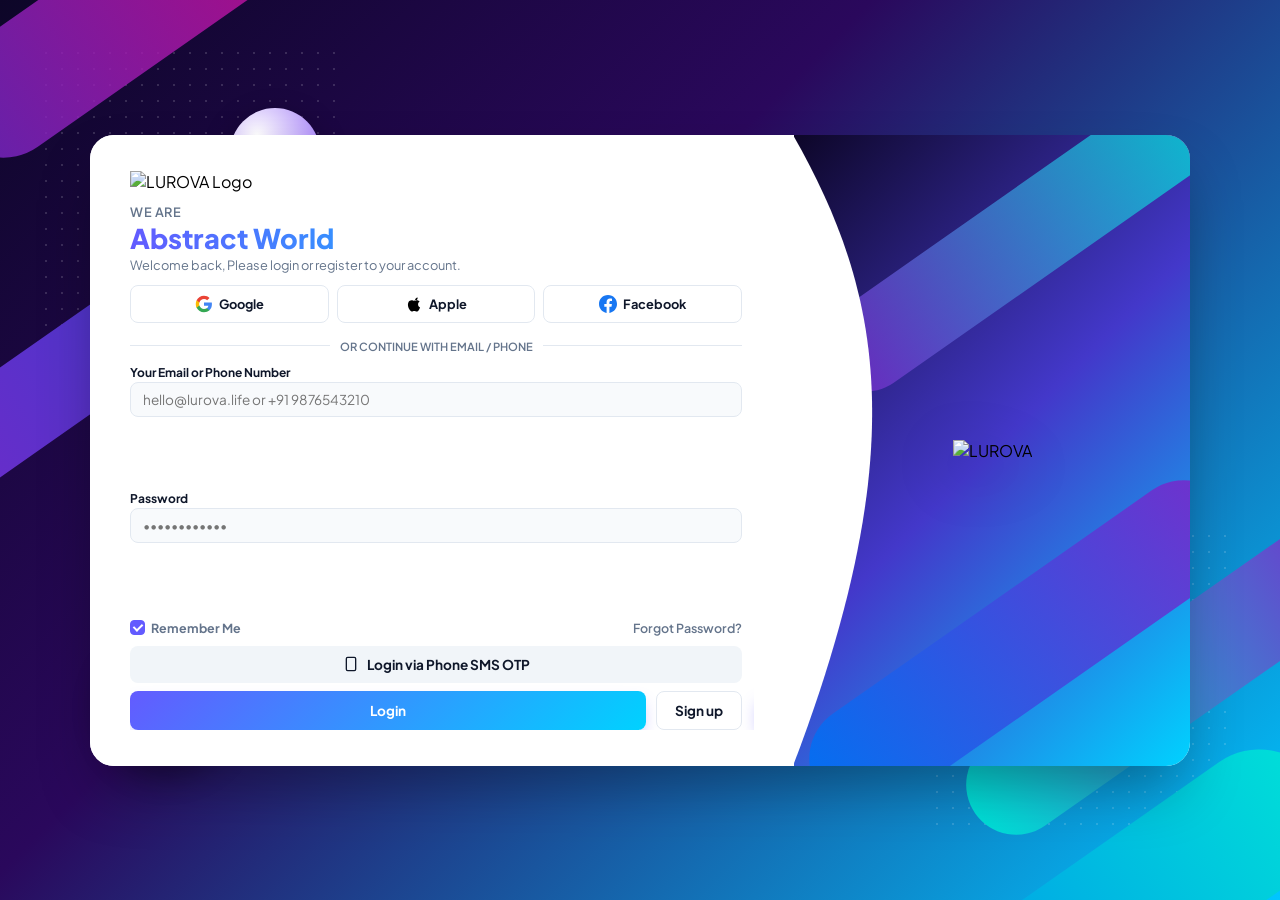
==== commit 45e6f921: "Update index.html" ====
--- a/index.html
+++ b/index.html
@@ -11,6 +11,7 @@
 </head>
 <body>
 
+  <!-- Dynamic Ambient Background Art -->
   <div class="bg-art-container" id="bgArt">
     <div class="bg-gradient-overlay"></div>
     <div class="dot-pattern grid-1"></div>
@@ -27,24 +28,26 @@
     <div class="sphere sphere-3"></div>
   </div>
 
+  <!-- Main Canvas -->
   <main class="app-canvas" id="appCanvas">
 
+    <!-- 1. AUTHENTICATION CARD -->
     <div class="auth-card" id="authCard">
       <div class="form-container">
         <header class="brand-header">
           <img src="https://plain-apac-prod-public.komododecks.com/202607/23/yYdBFLQn5cU9AT4rDJ7v/image.png" alt="LUROVA Logo" class="brand-logo" />
           <div class="brand-intro">
-            <span>Welcome to</span>
-            <h1 class="color-change-text">LUROVA</h1>
-            <p>Please login or register to your account.</p>
+            <span>We are</span>
+            <h1 class="color-change-text">Abstract World</h1>
+            <p>Welcome back, Please login or register to your account.</p>
           </div>
         </header>
 
         <div class="form-viewport">
           <div class="form-track" id="formTrack">
 
+            <!-- LOGIN FORM -->
             <form class="auth-form tight-gap" id="loginForm" novalidate>
-              
               <div class="social-login-grid">
                 <button type="button" class="social-btn google-btn" id="googleLoginBtn">
                   <svg class="social-icon" viewBox="0 0 24 24">
@@ -96,7 +99,7 @@
 
               <button type="button" class="btn btn-phone-otp" id="loginWithPhoneOtpBtn">
                 <svg viewBox="0 0 24 24" width="16" height="16" fill="none" stroke="currentColor" stroke-width="2">
-                  <rect x="5" y="2" width="14" height="20" rx="2" ry="2"></rect>
+                  <rect x="5" y="2" width="14" height="20" rx="2"></rect>
                   <line x1="12" y1="18" x2="12.01" y2="18"></line>
                 </svg>
                 <span>Login via Phone SMS OTP</span>
@@ -111,8 +114,8 @@
               </div>
             </form>
 
+            <!-- REGISTRATION FORM -->
             <form class="auth-form" id="signupForm" novalidate>
-              
               <div class="social-login-grid">
                 <button type="button" class="social-btn google-btn" id="googleSignupBtn">
                   <svg class="social-icon" viewBox="0 0 24 24">
@@ -188,6 +191,7 @@
         </div>
       </div>
 
+      <!-- RIGHT SIDE: Abstract Art Banner (Desktop Only) -->
       <div class="banner-container">
         <svg class="wave-divider" viewBox="0 0 120 800" preserveAspectRatio="none">
           <path d="M 0,0 C 90,200 120,400 0,800 L 0,0 Z" fill="#ffffff"></path>
@@ -207,12 +211,25 @@
       </div>
     </div>
 
+    <!-- 2. DASHBOARD / PROFILE PAGE -->
     <div class="dashboard-container hidden" id="profileCard">
       
+      <!-- LEFT SIDEBAR -->
       <aside class="dashboard-sidebar">
         <div class="sidebar-brand">
           <img src="https://plain-apac-prod-public.komododecks.com/202607/23/yYdBFLQn5cU9AT4rDJ7v/image.png" alt="LUROVA Logo" class="sidebar-logo" />
-          <span class="account-tag">Central ID</span>
+          
+          <!-- Flippable Central ID Badge -->
+          <div class="id-flip-wrapper" id="idFlipWrapper" title="Click to reveal your Unique 7-Digit ID">
+            <div class="id-flip-inner">
+              <div class="id-face id-front">
+                <span class="account-tag">Central ID</span>
+              </div>
+              <div class="id-face id-back">
+                <span class="account-tag unique-id-tag" id="uniqueIdDisplay">-------</span>
+              </div>
+            </div>
+          </div>
         </div>
 
         <button type="button" class="btn-back" id="profileBackBtn" aria-label="Go Back">
@@ -231,6 +248,7 @@
           </div>
         </div>
 
+        <!-- Sidebar Navigation Menu -->
         <nav class="sidebar-menu">
           <button type="button" class="menu-item active" data-tab="tab-profile">
             <svg class="menu-icon" viewBox="0 0 24 24" fill="none" stroke="currentColor" stroke-width="2">
@@ -242,7 +260,7 @@
 
           <button type="button" class="menu-item" data-tab="tab-devices">
             <svg class="menu-icon" viewBox="0 0 24 24" fill="none" stroke="currentColor" stroke-width="2">
-              <rect x="2" y="3" width="20" height="14" rx="2" ry="2"></rect>
+              <rect x="2" y="3" width="20" height="14" rx="2"></rect>
               <line x1="8" y1="21" x2="16" y2="21"></line>
               <line x1="12" y1="17" x2="12" y2="21"></line>
             </svg>
@@ -261,12 +279,13 @@
 
           <button type="button" class="menu-item" data-tab="tab-payment">
             <svg class="menu-icon" viewBox="0 0 24 24" fill="none" stroke="currentColor" stroke-width="2">
-              <rect x="1" y="4" width="22" height="16" rx="2" ry="2"></rect>
+              <rect x="1" y="4" width="22" height="16" rx="2"></rect>
               <line x1="1" y1="10" x2="23" y2="10"></line>
             </svg>
             <span>Payment & Subscriptions</span>
           </button>
 
+          <!-- Activated via KYC -->
           <button type="button" class="menu-item hidden" id="walletMenuItem" data-tab="tab-wallet">
             <svg class="menu-icon" viewBox="0 0 24 24" fill="none" stroke="currentColor" stroke-width="2">
               <rect x="2" y="4" width="20" height="16" rx="2"></rect>
@@ -278,7 +297,7 @@
 
           <button type="button" class="menu-item" data-tab="tab-password">
             <svg class="menu-icon" viewBox="0 0 24 24" fill="none" stroke="currentColor" stroke-width="2">
-              <rect x="3" y="11" width="18" height="11" rx="2" ry="2"></rect>
+              <rect x="3" y="11" width="18" height="11" rx="2"></rect>
               <path d="M7 11V7a5 5 0 0 1 10 0v4"></path>
             </svg>
             <span>Reset Password</span>
@@ -298,8 +317,10 @@
         </div>
       </aside>
 
+      <!-- RIGHT CONTENT PANELS -->
       <section class="dashboard-content">
 
+        <!-- TAB 1: PROFILE DETAILS -->
         <div class="tab-panel active" id="tab-profile">
           <div class="panel-header">
             <div>
@@ -353,6 +374,7 @@
           </form>
         </div>
 
+        <!-- TAB 2: LOGIN DEVICES -->
         <div class="tab-panel" id="tab-devices">
           <div class="panel-header">
             <div>
@@ -362,9 +384,11 @@
           </div>
 
           <div class="devices-list" id="devicesListContainer">
-            </div>
-        </div>
-
+            <!-- Dynamic Devices Rendered by JS -->
+          </div>
+        </div>
+
+        <!-- TAB 3: LINKED APPS -->
         <div class="tab-panel" id="tab-apps">
           <div class="panel-header">
             <div>
@@ -412,6 +436,7 @@
           </div>
         </div>
 
+        <!-- TAB 4: PAYMENT & SUBSCRIPTIONS -->
         <div class="tab-panel" id="tab-payment">
           <div class="panel-header">
             <div>
@@ -420,6 +445,7 @@
             </div>
           </div>
 
+          <!-- WALLET ACTIVATION BANNER -->
           <div class="wallet-banner" id="paymentWalletBanner">
             <div class="wallet-icon">
               <svg viewBox="0 0 24 24" width="24" height="24" fill="none" stroke="currentColor" stroke-width="2">
@@ -429,11 +455,12 @@
             </div>
             <div class="wallet-banner-content">
               <h4>LUROVA Wallet</h4>
-              <p id="walletBannerText">Activate your LUROVA Wallet with quick KYC verification to receive ₹20 signup bonus!</p>
+              <p id="walletBannerText">Activate your LUROVA Wallet with KYC verification to receive ₹20 signup bonus!</p>
             </div>
             <button type="button" class="btn btn-primary btn-sm" id="openKycModalBtn">Activate Wallet</button>
           </div>
 
+          <!-- SAVED PAYMENT METHODS -->
           <div class="payment-section">
             <div class="section-title-row">
               <h3>Saved Payment Methods</h3>
@@ -444,24 +471,29 @@
             </div>
 
             <div class="payment-methods-grid" id="savedPaymentMethodsGrid">
-              </div>
-          </div>
-
+              <!-- Dynamically populated from Firestore -->
+            </div>
+          </div>
+
+          <!-- TRANSACTION HISTORY -->
           <div class="payment-section">
             <h3>Recent Transaction History</h3>
             <div class="history-table-wrapper" id="transactionHistoryContainer">
-              </div>
-          </div>
-        </div>
-
+              <!-- Shows "Transaction history not available" if empty -->
+            </div>
+          </div>
+        </div>
+
+        <!-- TAB 7: DEDICATED WALLET TAB PANEL -->
         <div class="tab-panel" id="tab-wallet">
           <div class="panel-header">
             <div>
               <h2>LUROVA Wallet</h2>
-              <p>Your digital wallet balance, instant top-ups, and cashback rewards.</p>
-            </div>
-          </div>
-
+              <p>Your digital wallet balance, instant top-ups, and rewards.</p>
+            </div>
+          </div>
+
+          <!-- WALLET BALANCE CARD -->
           <div class="wallet-balance-card">
             <div class="balance-info">
               <span class="balance-label">Current Balance</span>
@@ -477,6 +509,7 @@
             </button>
           </div>
 
+          <!-- TOP-UP HISTORY -->
           <div class="payment-section" style="margin-top: 24px;">
             <h3>Wallet Transaction History</h3>
             <div class="history-table-wrapper" id="walletHistoryContainer">
@@ -503,13 +536,16 @@
             </div>
           </div>
 
+          <!-- NON-EDITABLE KYC DISPLAY -->
           <div class="payment-section" style="margin-top: 24px;">
             <h3>Verified KYC Details</h3>
             <div class="kyc-display-box" id="verifiedKycDisplayBox">
-              </div>
-          </div>
-        </div>
-
+              <!-- Rendered non-editable by JS after KYC verification -->
+            </div>
+          </div>
+        </div>
+
+        <!-- TAB 5: RESET PASSWORD -->
         <div class="tab-panel" id="tab-password">
           <div class="panel-header">
             <div>
@@ -526,6 +562,7 @@
           </div>
         </div>
 
+        <!-- TAB 6: DATA & PRIVACY -->
         <div class="tab-panel" id="tab-privacy">
           <div class="panel-header">
             <div>
@@ -554,6 +591,7 @@
 
   </main>
 
+  <!-- FORGOT PASSWORD MODAL -->
   <div class="modal-overlay hidden" id="forgotModal">
     <div class="modal-card">
       <button type="button" class="close-modal-btn" id="closeForgotModal" aria-label="Close modal">&times;</button>
@@ -578,6 +616,7 @@
     </div>
   </div>
 
+  <!-- ADD CARD MODAL -->
   <div class="modal-overlay hidden" id="cardModal">
     <div class="modal-card">
       <button type="button" class="close-modal-btn" id="closeCardModal">&times;</button>
@@ -619,6 +658,7 @@
     </div>
   </div>
 
+  <!-- ADD UPI MODAL -->
   <div class="modal-overlay hidden" id="upiModal">
     <div class="modal-card">
       <button type="button" class="close-modal-btn" id="closeUpiModal">&times;</button>
@@ -646,6 +686,7 @@
     </div>
   </div>
 
+  <!-- PHONE SMS OTP MODAL -->
   <div class="modal-overlay hidden" id="phoneOtpModal">
     <div class="modal-card">
       <button type="button" class="close-modal-btn" id="closePhoneOtpModal">&times;</button>
@@ -654,6 +695,7 @@
         <p style="font-size: 0.8rem; color: var(--text-muted); margin-bottom: 14px;">Enter your phone number to receive a 6-digit SMS verification code.</p>
       </div>
 
+      <!-- Step A: Phone Input -->
       <div id="phoneInputStep" style="display: flex; flex-direction: column; gap: 12px;">
         <div class="input-group">
           <label for="phoneAuthNumber">Phone Number (with Country Code)</label>
@@ -668,6 +710,7 @@
         </button>
       </div>
 
+      <!-- Step B: OTP Input -->
       <div id="otpInputStep" class="hidden" style="display: flex; flex-direction: column; gap: 12px;">
         <div class="input-group">
           <label for="otpCode">6-Digit Verification Code</label>
@@ -682,6 +725,7 @@
     </div>
   </div>
 
+  <!-- KYC VERIFICATION MODAL -->
   <div class="modal-overlay hidden" id="kycModal">
     <div class="modal-card" style="max-width: 480px;">
       <button type="button" class="close-modal-btn" id="closeKycModal">&times;</button>
@@ -701,10 +745,11 @@
         </label>
       </div>
 
+      <!-- Aadhaar Form -->
       <form id="aadhaarKycForm" class="kyc-form-view" novalidate style="display: flex; flex-direction: column; gap: 10px; margin-top: 12px;">
         <div class="input-group">
           <label for="aadhaarNumber">Aadhaar Number / UID</label>
-          <input type="text" id="aadhaarNumber" placeholder="1234 5678 9012" maxlength="14" required />
+          <input type="text" id="aadhaarNumber" placeholder="12-digit UID" maxlength="14" required />
         </div>
 
         <div class="input-group">
@@ -735,6 +780,7 @@
         </button>
       </form>
 
+      <!-- PAN Form -->
       <form id="panKycForm" class="kyc-form-view hidden" novalidate style="display: flex; flex-direction: column; gap: 10px; margin-top: 12px;">
         <div class="input-group">
           <label for="panNumber">PAN Card Number</label>
@@ -759,12 +805,13 @@
     </div>
   </div>
 
+  <!-- TOP-UP QR MODAL -->
   <div class="modal-overlay hidden" id="topupQrModal">
     <div class="modal-card" style="text-align: center; max-width: 400px;">
       <button type="button" class="close-modal-btn" id="closeTopupQrModal">&times;</button>
       
       <h2 style="font-size: 1.2rem; font-weight: 800; color: var(--text-dark); margin-bottom: 4px;">Scan & Top-Up Wallet</h2>
-      <p style="font-size: 0.8rem; color: var(--text-muted); margin-bottom: 12px;">Scan the QR code using GPay, PhonePe, or Paytm to add funds.</p>
+      <p style="font-size: 0.8rem; color: var(--text-muted); margin-bottom: 12px;">Scan the QR code using UPI to add funds.</p>
 
       <div class="qr-container">
         <img src="https://plain-apac-prod-public.komododecks.com/202608/09/OXGgJ5amyzl0EOL3hYSC/image.png" alt="LUROVA Top-Up QR Code" class="topup-qr-image" />
@@ -779,6 +826,27 @@
     </div>
   </div>
 
+  <!-- BARCODE POPUP MODAL -->
+  <div class="modal-overlay hidden" id="barcodeModal">
+    <div class="modal-card" style="text-align: center; max-width: 380px;">
+      <button type="button" class="close-modal-btn" id="closeBarcodeModal">&times;</button>
+      <div class="form-header">
+        <h2 style="font-size: 1.25rem; font-weight: 800; color: var(--text-dark); margin-bottom: 4px;">LUROVA Digital ID</h2>
+        <p style="font-size: 0.8rem; color: var(--text-muted); margin-bottom: 16px;">Scan this barcode across LUROVA services</p>
+      </div>
+
+      <div class="barcode-card">
+        <svg id="barcodeSvg" class="barcode-svg" preserveAspectRatio="none"></svg>
+        <div class="barcode-number" id="barcodeNumberText">0000000</div>
+      </div>
+
+      <p style="font-size: 0.72rem; color: var(--text-muted); margin-top: 14px;">
+        Verified Central Identity Token
+      </p>
+    </div>
+  </div>
+
+  <!-- TOAST NOTIFICATION BOX -->
   <div class="toast-notification hidden" id="toastNotification">
     <div class="toast-icon" id="toastIcon">
       <svg viewBox="0 0 24 24" width="20" height="20" fill="none" stroke="currentColor" stroke-width="2.5" stroke-linecap="round" stroke-linejoin="round">
@@ -792,12 +860,15 @@
     <button type="button" class="toast-close" id="toastCloseBtn" aria-label="Close notification">&times;</button>
   </div>
 
+  <!-- EmailJS Browser SDK -->
   <script src="https://cdn.jsdelivr.net/npm/@emailjs/browser@3/dist/email.min.js"></script>
 
+  <!-- FIREBASE SDKs (v10+ Compatibility Mode) -->
   <script src="https://www.gstatic.com/firebasejs/10.8.0/firebase-app-compat.js"></script>
   <script src="https://www.gstatic.com/firebasejs/10.8.0/firebase-auth-compat.js"></script>
   <script src="https://www.gstatic.com/firebasejs/10.8.0/firebase-firestore-compat.js"></script>
 
+  <!-- Application Script -->
   <script src="script.js"></script>
 </body>
 </html>
